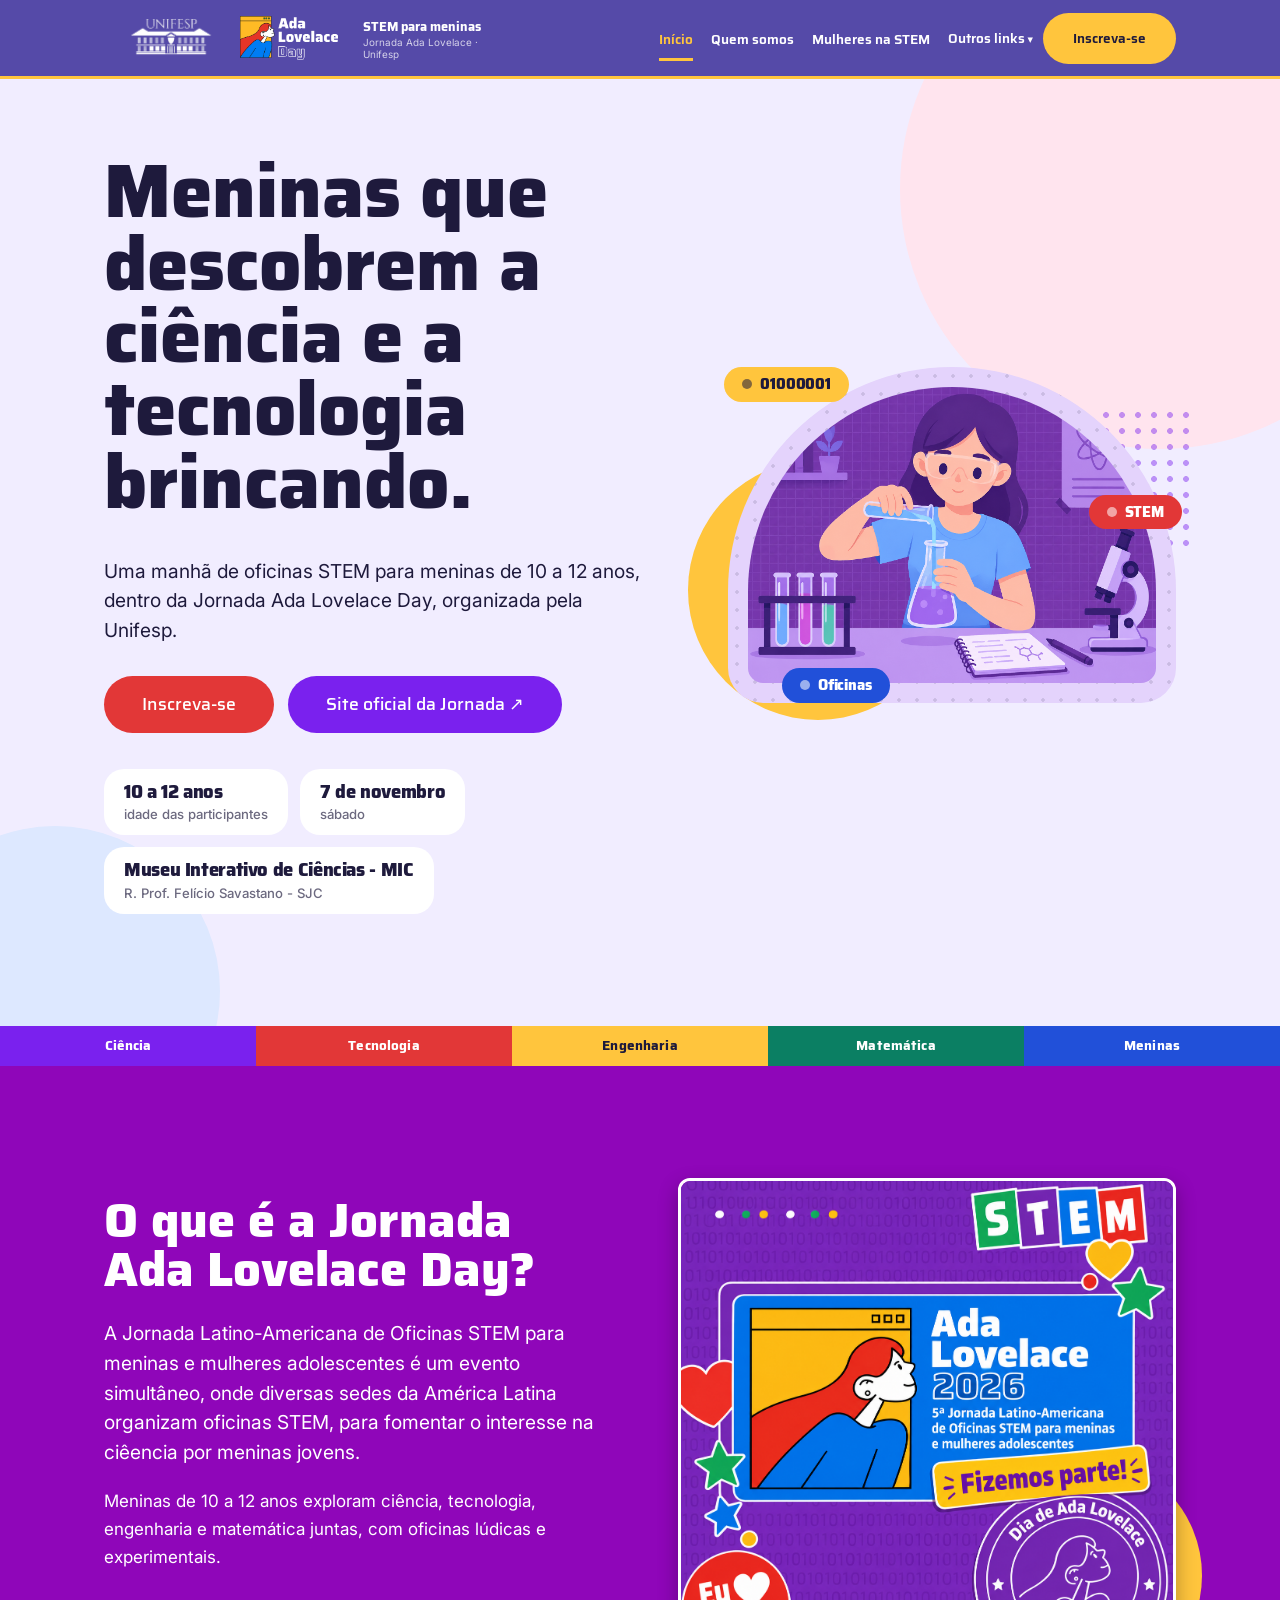
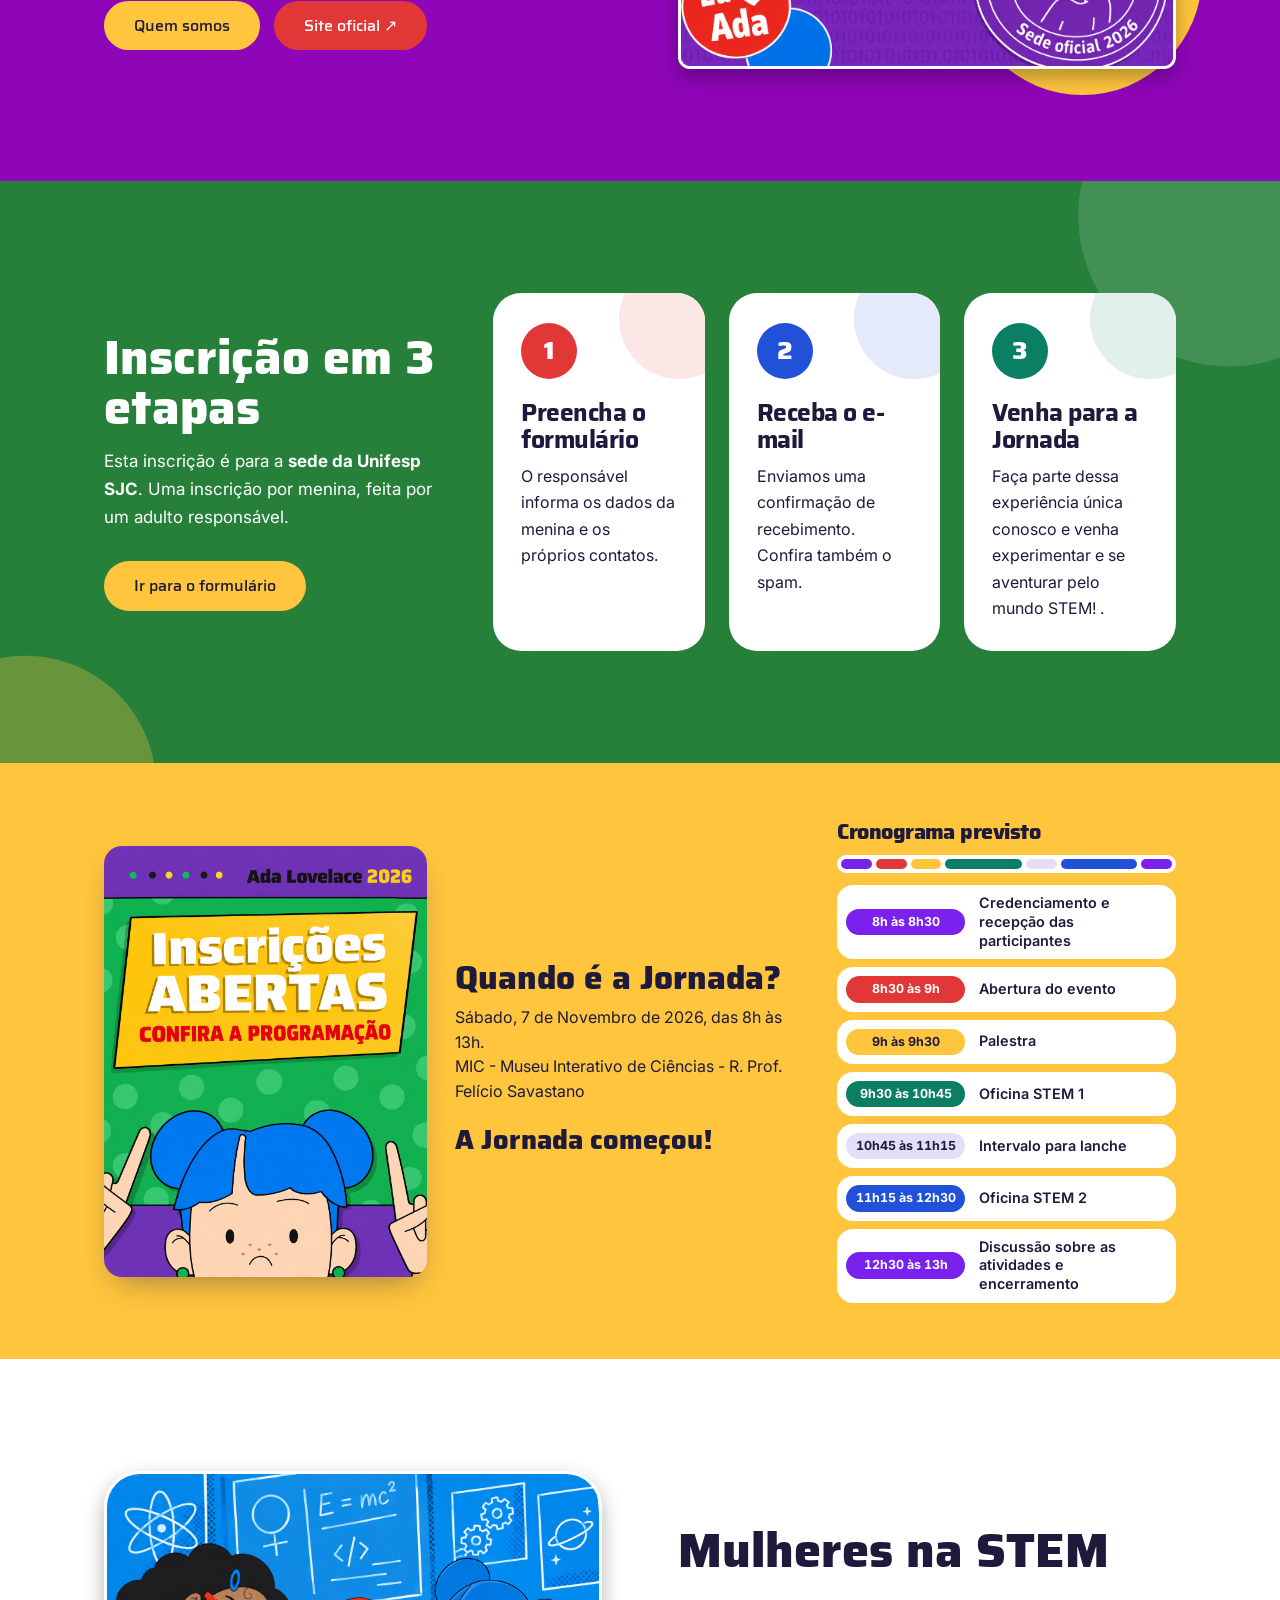
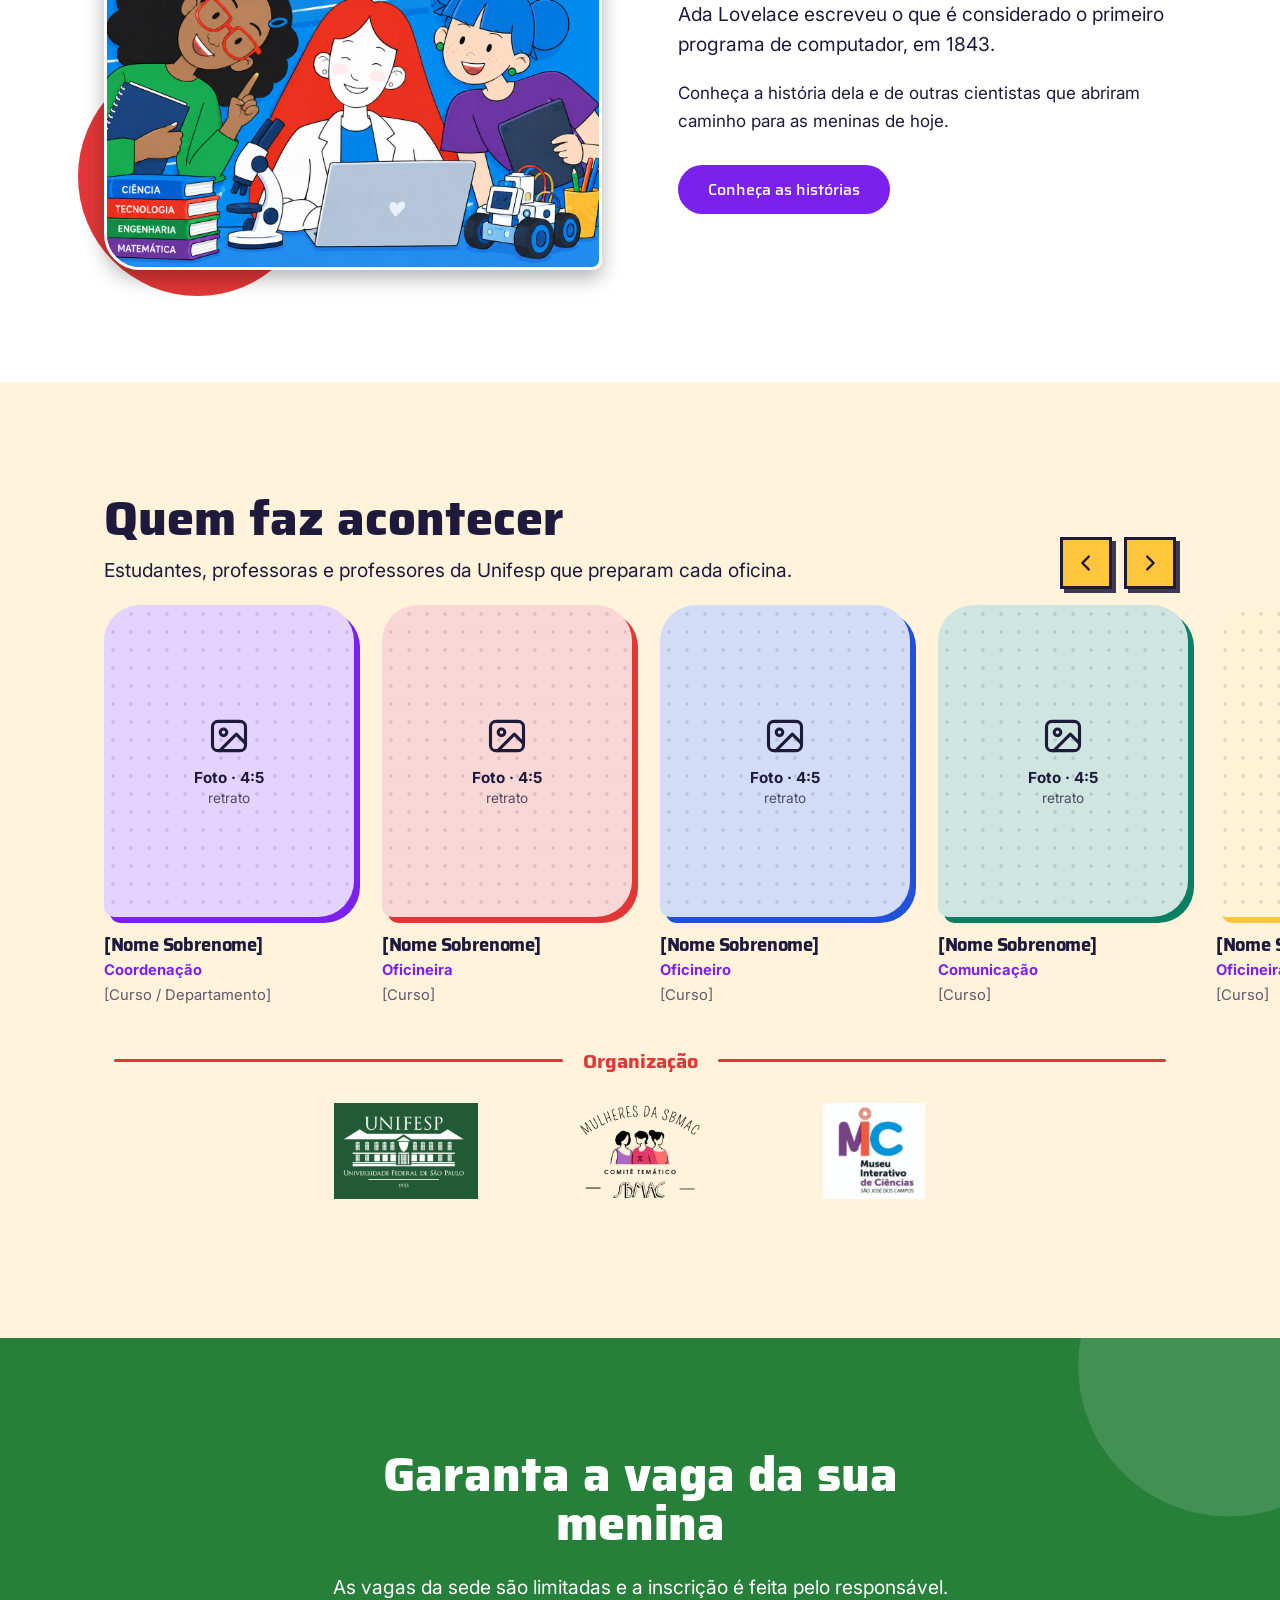
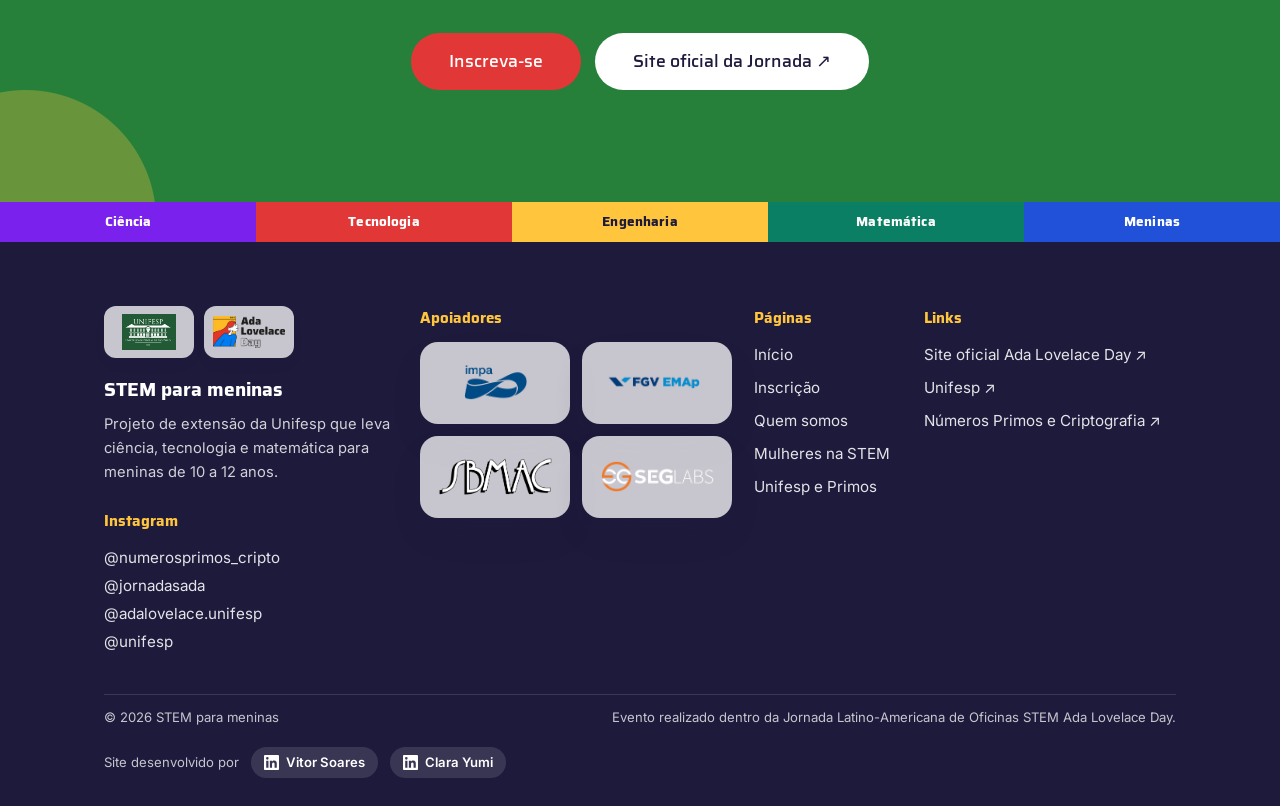
==== index.html @ 8c45c2e3 "icone, retirei a pagina de numeros primos e adicionei mais imagens" ====
<!DOCTYPE html>
<html lang="pt-BR">
<head>
  <meta charset="utf-8">
  <meta name="viewport" content="width=device-width, initial-scale=1">
  <title>Início | Jornada Ada Lovelace · Unifesp</title>
  <link rel="stylesheet" href="padrao.css">
  <link rel="stylesheet" href="components/componentes.css">
  <link rel="icon" type="image/png" href="images/icone.png">
</head>
<body>
  <a class="pular" href="#conteudo">Ir para o conteúdo</a>
  <site-header></site-header>

  <main id="conteudo">
    <!-- HERO -->
    <section class="hero">
      <div class="container hero__grid">
        <div>
          <h1>Meninas que descobrem a <span class="marca-texto">ciência e a tecnologia</span> brincando.</h1>
          <p class="lead">Uma manhã de oficinas STEM para meninas de 10 a 12 anos, dentro da Jornada Ada Lovelace Day, organizada pela Unifesp.</p>
          <div class="botoes">
            <a class="botao botao--vermelho botao--grande" href="pages/formulario.html">Inscreva-se</a>
            <a class="botao botao--roxo botao--grande" data-link="ada" href="#">Site oficial da Jornada ↗</a>
          </div>
          <ul class="hero__fatos">
            <li>10 a 12 anos<small>idade das participantes</small></li>
            <li>7 de novembro<small>sábado</small></li>
            <li>Museu Interativo de Ciências - MIC<small>R. Prof. Felício Savastano - SJC</small></li>
          </ul>
        </div>
        <div class="hero__midia">
          <span class="selo selo--amarelo" style="top:0;left:-4px">01000001</span>
          <span class="selo selo--vermelho" style="top:38%;right:-6px">STEM</span>
          <span class="selo selo--azul" style="bottom:0;left:12%">Oficinas</span>
          <img class="imagem-ph imagem-ph--roxo imagem-ph--inclinada" src="images/menina-experimento.png" alt="Meninas participando de uma oficina STEM">
        </div>
      </div>
    </section>
    <div class="faixa-cores" aria-hidden="true"><i></i><i></i><i></i><i></i><i></i></div>

    <!-- O QUE É A JORNADA -->
    <section class="secao secao--roxo">
        <div class="container bloco">
          <div class="bloco__texto">
            <h2>O que é a Jornada Ada Lovelace Day?</h2>
            <p class="lead">A Jornada Latino-Americana de Oficinas STEM para meninas e mulheres adolescentes é um evento simultâneo, onde diversas sedes da América Latina organizam oficinas STEM, para fomentar o interesse na ciêencia por meninas jovens.</p>
            <p>Meninas de 10 a 12 anos exploram ciência, tecnologia, engenharia e matemática juntas, com oficinas lúdicas e experimentais.</p>
            <div class="botoes">
              <a class="botao botao--amarelo" href="pages/quem-somos.html">Quem somos</a>
              <a class="botao botao--vermelho" data-link="ada" href="#">Site oficial ↗</a>
            </div>
          </div>
        <div class="bloco__midia"><img  class="imagem-experimento" src="images/poster-stem.png" alt="Menina realizando um experimento científico"></div>
      </div>
    </section>

    <!-- INSCRIÇÃO EM 3 ETAPAS -->
    <section class="secao secao--verde-unifesp secao--binario">
      <div class="container">
        <div class="cabecalho-secao">
          <div>
            <h2>Inscrição em 3 etapas</h2>
            <p>Esta inscrição é para a <strong>sede da Unifesp SJC</strong>. Uma inscrição por menina, feita por um adulto responsável.</p>
            <div class="botoes"><a class="botao botao--amarelo" href="pages/formulario.html">Ir para o formulário</a></div>
          </div>
          <div class="grade grade--3">
            <article class="cartao cartao--claro"><div class="cartao__num">1</div><h3>Preencha o formulário</h3><p>O responsável informa os dados da menina e os próprios contatos.</p></article>
            <article class="cartao cartao--claro"><div class="cartao__num">2</div><h3>Receba o e-mail</h3><p>Enviamos uma confirmação de recebimento. Confira também o spam.</p></article>
            <article class="cartao cartao--claro"><div class="cartao__num">3</div><h3>Venha para a Jornada</h3><p>Faça parte dessa experiência única conosco e venha experimentar e se aventurar pelo mundo STEM! .</p></article>
          </div>
        </div>
      </div>
    </section>

    <!-- QUANDO: contador ao lado do cronograma -->
   <section class="secao secao--amarelo secao--quando">
    <div class="container quando">

         <div class="quando__imagem">
        <img src="images/inscricoes-abertas.png" alt="Inscrições abertas">
      </div>
      
      <div class="quando__texto">
        <h2>Quando é a Jornada?</h2>

        <p class="lead">
          Sábado, 7 de Novembro de 2026, das 8h às 13h.<br>
          MIC - Museu Interativo de Ciências - R. Prof. Felício Savastano
        </p>

        <contador-evento></contador-evento>
      </div>

      <cronograma-evento></cronograma-evento>

    </div>
  </section>

    <!-- MULHERES NA STEM -->
    <section class="secao">
      <div class="container bloco bloco--invertido">
        <div class="bloco__texto">
          <h2>Mulheres na STEM</h2>
          <p class="lead">Ada Lovelace escreveu o que é considerado o primeiro programa de computador, em 1843.</p>
          <p>Conheça a história dela e de outras cientistas que abriram caminho para as meninas de hoje.</p>
          <div class="botoes"><a class="botao botao--roxo" href="pages/mulheres-na-stem.html">Conheça as histórias</a></div>
        </div>
        <div class="bloco__midia"><img class="imagem-foto" src="images/meninas-stem.png" alt="Meninas na STEM"></div>
      </div>
    </section>

    <!-- MEMBROS -->
    <carrossel-membros titulo="Quem faz acontecer" texto="Estudantes, professoras e professores da Unifesp que preparam cada oficina."></carrossel-membros>

    <section class="secao secao--verde-unifesp secao--binario">
      <div class="container" style="text-align:center">
        <h2 style="margin-inline:auto;max-width:20ch">Garanta a vaga da sua menina</h2>
        <p class="lead" style="margin-inline:auto">As vagas da sede são limitadas e a inscrição é feita pelo responsável.</p>
        <div class="botoes" style="justify-content:center">
          <a class="botao botao--vermelho botao--grande" href="pages/formulario.html">Inscreva-se</a>
          <a class="botao botao--branco botao--grande" data-link="ada" href="#">Site oficial da Jornada ↗</a>
        </div>
      </div>
    </section>
  </main>

  <site-footer></site-footer>

  <!-- config.js sempre primeiro -->
  <script src="components/config.js"></script>
  <script src="components/header.js"></script>
  <script src="components/footer.js"></script>
  <script src="components/carrossel-membros.js"></script>
  <script src="components/contador.js"></script>
  <script src="components/cronograma-evento.js"></script>
  <script src="components/formulario.js"></script>
</body>
</html>
---- padrao.css ----
/* =========================================================
   padrao.css — base visual compartilhada por todas as páginas
   Direção: vibrante e acolhedora. Formas arredondadas, círculos,
   fotos em arco, tipografia amigável e cores vivas.
   Nomes das classes de cor mantidos; os tons mudaram:
   roxo = violeta · vermelho = rosa · azul = cobalto
   verde = esmeralda · amarelo = sol · creme = areia
   ========================================================= */
@import url('https://fonts.googleapis.com/css2?family=Inter:wght@400;500;600;700&display=swap');
@font-face { font-family: 'Saira'; src: url('fonts/Saira-ExtraLight.ttf') format('truetype'); font-weight: 200; font-display: swap; }
@font-face { font-family: 'Saira'; src: url('fonts/Saira-Regular.ttf')    format('truetype'); font-weight: 400; font-display: swap; }
@font-face { font-family: 'Saira'; src: url('fonts/Saira-Medium.ttf')     format('truetype'); font-weight: 500; font-display: swap; }
@font-face { font-family: 'Saira'; src: url('fonts/Saira-SemiBold.ttf')   format('truetype'); font-weight: 600; font-display: swap; }
@font-face { font-family: 'Saira'; src: url('fonts/Saira-Bold.ttf')       format('truetype'); font-weight: 700; font-display: swap; }
@font-face { font-family: 'Saira'; src: url('fonts/Saira-ExtraBold.ttf')  format('truetype'); font-weight: 800; font-display: swap; }

:root {
  --verde-unifesp: #26803a;
  --verde-escuro: #3b5d41;
  --roxo: #7a21ee;
  --roxo-uva: #8f06b9;
  --roxo-escuro: #3F22C4;
  --vermelho: #e23737;
  --vermelho-claro: #e75959;
  --azul: #2150D9;
  --verde: #0B7F63;
  --amarelo: #FFC53D;
  --grafite: #1E1A3C;
  --grafite1: #554aa8;
  --tinta: #1E1A3C;
  --creme: #FFF3DC;
  --papel: #F1EDFF;
  --branco: #FFFFFF;
  --rosa-claro: #FFE4EE;
  --ceu-claro: #DDE8FF;
  --menta-claro: #D7F4EA;

  --fonte-titulo: 'Saira', system-ui, -apple-system, 'Segoe UI', sans-serif;
  --fonte-texto: 'Inter', system-ui, -apple-system, 'Segoe UI', sans-serif;

  --largura: 1120px;
  --gutter: 24px;
  --raio: 28px;
  --foco: var(--roxo);
  --sombra-suave: 0 18px 40px -18px rgba(30, 26, 60, .45);
  --sombra: 6px 6px 0 var(--tinta);                  /* menu "Outros links" */
  --sombra-pequena: 4px 4px 0 rgba(30, 26, 60, .85); /* setas do carrossel */
}

*, *::before, *::after { box-sizing: border-box; }
html { scroll-behavior: smooth; }
body {
  margin: 0; font-family: var(--fonte-texto); font-size: 1.0625rem; line-height: 1.65;
  color: var(--tinta); background: var(--papel); -webkit-font-smoothing: antialiased;
}
::selection { background: var(--amarelo); color: var(--tinta); }
img, svg { max-width: 100%; display: block; }
a { color: inherit; }
:focus-visible { outline: 3px solid var(--foco); outline-offset: 3px; }
site-header, site-footer { display: contents; }

.pular { position: absolute; left: 12px; top: -60px; z-index: 100; background: var(--amarelo); color: var(--tinta); padding: 10px 16px; font-weight: 700; border-radius: 999px; }
.pular:focus { top: 12px; }
.container { width: 100%; max-width: var(--largura); margin-inline: auto; padding-inline: var(--gutter); }

/* ---------- Tipografia ---------- */
h1, h2, h3, h4 { font-family: var(--fonte-titulo); font-weight: 800; line-height: 1.02; letter-spacing: normal; margin: 0 0 .5em; }
h1 { font-size: clamp(2.6rem, 5.8vw, 4.7rem); line-height: .98; letter-spacing: normal; }
h2 { font-size: clamp(2rem, 3.8vw, 3.1rem); }
h3 { font-size: clamp(1.25rem, 2vw, 1.55rem); font-weight: 700; letter-spacing: -.02em; line-height: 1.1; }
p { margin: 0 0 1em; max-width: 62ch; }
.lead { font-size: clamp(1.1rem, 1.5vw, 1.28rem); line-height: 1.55; }
.marca-texto { color: inherit; }

/* ---------- Seções ---------- */
.secao { padding: clamp(64px, 9vw, 112px) 0; background: var(--branco); overflow-x: clip; }
.secao--creme { background: var(--creme); }
.secao--verde-unifesp { background: var(--verde-unifesp); color: var(--branco); --foco: var(--amarelo); }
.secao--azul { background: var(--azul); color: var(--branco); --foco: var(--amarelo); }
.secao--roxo { background: var(--roxo-uva); color: var(--branco); --foco: var(--amarelo);}
.secao--verde { background: var(--verde); color: var(--branco); --foco: var(--amarelo); }
.secao--vermelho { background: var(--vermelho); color: var(--branco); --foco: var(--amarelo); }
.secao--amarelo { background: var(--amarelo); color: var(--tinta); --foco: var(--tinta); }
.secao--grafite { background: var(--grafite); color: var(--branco); --foco: var(--amarelo); }
.secao--binario { position: relative; }   /* círculos decorativos nas seções coloridas */
.secao--binario::before {
  content: ""; position: absolute; inset: 0; pointer-events: none;
  background:
    radial-gradient(circle at 96% 6%, rgba(255,255,255,.13) 0 150px, transparent 151px),
    radial-gradient(circle at 2% 104%, rgba(255,197,61,.30) 0 130px, transparent 131px);
}
.secao--binario > .container { position: relative; }

/* ---------- Faixa STEM (divisória): cinco cores, cinco palavras ---------- */
.faixa-cores { display: flex; }
.faixa-cores i { flex: 1; display: grid; place-items: center; padding: 13px 4px; font: 700 .85rem/1 var(--fonte-titulo); letter-spacing: .01em; color: var(--branco); }
.faixa-cores i::before { content: attr(data-t); }
.faixa-cores i:nth-child(1) { background: var(--roxo); }
.faixa-cores i:nth-child(2) { background: var(--vermelho); }
.faixa-cores i:nth-child(3) { background: var(--amarelo); color: var(--tinta); }
.faixa-cores i:nth-child(4) { background: var(--verde); }
.faixa-cores i:nth-child(5) { background: var(--azul); }
.faixa-cores i:nth-child(1)::before { content: "Ciência"; }
.faixa-cores i:nth-child(2)::before { content: "Tecnologia"; }
.faixa-cores i:nth-child(3)::before { content: "Engenharia"; }
.faixa-cores i:nth-child(4)::before { content: "Matemática"; }
.faixa-cores i:nth-child(5)::before { content: "Meninas"; }

/* ---------- Botões: pílula ---------- */
.botoes { display: flex; flex-wrap: wrap; gap: 14px; margin-top: 30px; }
.botao {
  --cor: var(--tinta);
  display: inline-flex; align-items: center; justify-content: center; gap: 8px;
  padding: 15px 30px; border: 0; border-radius: 999px; cursor: pointer;
  font: 500 1rem/1.2 var(--fonte-titulo); text-decoration: none; color: var(--branco); background: var(--cor);
  transition: transform .2s ease, box-shadow .2s ease;
}
.botao:hover { transform: translateY(-3px); box-shadow: 0 14px 24px -10px var(--cor); }
.botao:active { transform: translateY(0); box-shadow: none; }
.botao--vermelho { --cor: var(--vermelho); }
.botao--roxo { --cor: var(--roxo); }
.botao--azul { --cor: var(--azul); }
.botao--verde { --cor: var(--verde); }
.botao--amarelo { --cor: var(--amarelo); color: var(--tinta); }
.botao--branco { --cor: var(--branco); color: var(--tinta); }
.botao--grande { padding: 18px 38px; font-size: 1.1rem; }

/* ---------- Espaço reservado para imagem (esqueleto) ---------- */
.imagem-ph {
  --ratio: 4 / 3; --cor: var(--roxo);
  position: relative; z-index: 1; width: 100%; aspect-ratio: var(--ratio);
  display: grid; place-items: center; align-content: center; text-align: center; padding: 20px;
  border-radius: 36px 36px 36px 10px;
  background: radial-gradient(circle, rgba(30,26,60,.13) 1.5px, transparent 2px) 0 0 / 18px 18px, color-mix(in srgb, var(--cor) 20%, #fff);
  color: var(--tinta); font: 700 .95rem/1.35 var(--fonte-texto);
}
.imagem-ph::before {
  content: ""; display: block; width: 44px; height: 44px; margin: 0 auto 10px;
  background: no-repeat center / contain url("data:image/svg+xml,%3Csvg xmlns='http://www.w3.org/2000/svg' viewBox='0 0 24 24' fill='none' stroke='%231E1A3C' stroke-width='1.7' stroke-linecap='round' stroke-linejoin='round'%3E%3Crect x='3' y='4' width='18' height='16' rx='3'/%3E%3Ccircle cx='9' cy='10' r='1.8'/%3E%3Cpath d='m21 16-5-5-9 9'/%3E%3C/svg%3E");
}
.imagem-ph small { display: block; font: 400 .85rem/1.4 var(--fonte-texto); opacity: .75; }
.imagem-ph--roxo { --cor: var(--roxo); }
.imagem-ph--vermelho { --cor: var(--vermelho); }
.imagem-ph--azul { --cor: var(--azul); }
.imagem-ph--verde { --cor: var(--verde); }
.imagem-ph--amarelo { --cor: var(--amarelo); }
.imagem-ph--inclinada { transform: none; }
.logo-ph {
  display: inline-grid; place-items: center; text-align: center; min-width: 48px; height: 48px; padding: 0 8px;
  border: 2px dashed currentColor; border-radius: 14px; font: 700 .58rem/1.15 var(--fonte-texto); opacity: .8;
}

/* logos clicáveis (imagem real ou espaço tracejado) */
a.logo-ph { text-decoration: none; color: inherit; }
.logo-link { display: inline-flex; align-items: center; justify-content: center; flex-shrink: 0; border-radius: 12px; }
.logo-link img { height: 44px; width: auto; max-width: 140px; object-fit: contain; }
.logo-link, a.logo-ph { transition: transform .2s ease; }
.logo-link:hover, a.logo-ph:hover { transform: translateY(-2px); }

/* um círculo colorido espia atrás de cada foto */
.bloco, .hero__grid { --tile: var(--amarelo); }
.bloco--invertido { --tile: var(--vermelho); }
.hero__grid { --tile: var(--amarelo); }
.secao--amarelo .bloco { --tile: var(--roxo); }
.bloco__midia, .hero__midia { position: relative; }
.bloco__midia::before {
  content: ""; position: absolute; right: -26px; bottom: -26px; width: 48%; aspect-ratio: 1; border-radius: 50%; background: var(--tile);
}
.bloco--invertido .bloco__midia::before { right: auto; left: -26px; }
.bloco--invertido .imagem-ph { border-radius: 36px 36px 10px 36px; }

/* ---------- Hero ---------- */
.hero { position: relative; overflow: hidden; background: var(--papel); padding: clamp(40px, 6vw, 88px) 0 clamp(72px, 9vw, 112px); }
.hero::before { content: ""; position: absolute; right: -140px; top: -150px; width: 520px; height: 520px; border-radius: 50%; background: var(--rosa-claro); }
.hero::after { content: ""; position: absolute; left: -110px; bottom: -130px; width: 330px; height: 330px; border-radius: 50%; background: var(--ceu-claro); }
.hero > .container { position: relative; z-index: 1; }
.hero__grid { display: grid; grid-template-columns: 1.1fr .9fr; gap: clamp(32px, 6vw, 80px); align-items: center; }
.hero__fatos { display: flex; flex-wrap: wrap; gap: 12px; margin: 36px 0 0; padding: 0; list-style: none; }
.hero__fatos li { display: flex; flex-direction: column; padding: 12px 20px; border-radius: 20px; background: var(--branco); font: 800 1.15rem/1.15 var(--fonte-titulo); letter-spacing: -.02em; }
.hero__fatos small { font: 500 .82rem/1.4 var(--fonte-texto); letter-spacing: 0; opacity: .65; margin-top: 3px; }
.hero-quemS { background-color: var(--verde-unifesp); }

/* foto principal em arco, com círculo e pontos ao fundo */
.hero__midia { padding: 0 0 0 0; max-width: 460px; justify-self: center; width: 100%; }
.hero__midia::before { content: ""; position: absolute; left: -9%; bottom: -5%; width: 58%; aspect-ratio: 1; border-radius: 50%; background: var(--tile); }
.hero__midia::after { content: ""; position: absolute; right: -22px; top: 12%; width: 100px; height: 140px; background: radial-gradient(circle, var(--roxo) 2.6px, transparent 3.2px) 0 0 / 16px 16px; opacity: .45; }
.hero__midia .imagem-ph { border-radius: 230px 230px 36px 36px; }

/* etiquetas "adesivo" */
.selo {
  position: absolute; z-index: 2; display: inline-flex; align-items: center; gap: 8px; padding: 10px 18px;
  font: 800 .92rem/1 var(--fonte-titulo); letter-spacing: -.01em; color: var(--tinta); background: var(--branco);
  border-radius: 999px; box-shadow: var(--sombra-suave);
}
.selo::before { content: ""; width: 10px; height: 10px; border-radius: 50%; background: currentColor; opacity: .55; }
.selo--amarelo { background: var(--amarelo); }
.selo--vermelho { background: var(--vermelho); color: var(--branco); }
.selo--azul { background: var(--azul); color: var(--branco); }

.hero-pagina { padding: clamp(36px, 5vw, 64px) 0 clamp(56px, 7vw, 88px); }
.hero-pagina::before { width: 320px; height: 320px; right: -80px; top: -110px; }
.hero-pagina::after { width: 180px; height: 180px; left: -60px; bottom: -80px; }
.hero-pagina h1 { font-size: clamp(2.3rem, 4.8vw, 3.8rem); max-width: 18ch; }
.hero-pagina .lead { max-width: 58ch; margin: 0; }

/* ---------- Bloco texto + imagem ---------- */
.bloco { display: grid; grid-template-columns: 1fr 1fr; gap: clamp(32px, 6vw, 88px); align-items: center; }
.bloco--invertido .bloco__midia { order: -1; }

/* ---------- Cartões ---------- */
.grade { display: grid; gap: 24px; }
.grade--3 { grid-template-columns: repeat(3, 1fr); }
.grade--4 { grid-template-columns: repeat(4, 1fr); }
.cartao {
  --cor: var(--vermelho); --cor-num: var(--roxo);
  position: relative; overflow: hidden; display: flex; flex-direction: column;
  padding: 30px 28px; border-radius: var(--raio); background: var(--cor); color: var(--branco);
}
.cartao::after { content: ""; position: absolute; right: -34px; top: -34px; width: 120px; height: 120px; border-radius: 50%; background: rgba(255,255,255,.14); pointer-events: none; }
.cartao h3 { margin-bottom: .4em; }
.cartao p { margin-bottom: 0; font-size: 1rem; }
.cartao--vermelho { --cor: var(--vermelho); }
.cartao--azul { --cor: var(--azul); }
.cartao--verde { --cor: var(--verde); }
.cartao--roxo { --cor: var(--roxo); }
.cartao--amarelo { --cor: var(--amarelo); color: var(--tinta); }
.cartao--claro { --cor: var(--branco); color: var(--tinta); }
.cartao--claro::after { background: color-mix(in srgb, var(--cor-num) 12%, #fff); }
.cartao--claro:nth-child(1) { --cor-num: var(--vermelho); }
.cartao--claro:nth-child(2) { --cor-num: var(--azul); }
.cartao--claro:nth-child(3) { --cor-num: var(--verde); }
.cartao__num {
  position: relative; z-index: 1; display: grid; place-items: center; width: 56px; height: 56px; margin-bottom: 20px; border-radius: 50%;
  background: var(--cor-num); color: var(--branco); font: 800 1.6rem/1 var(--fonte-titulo);
}
.cartao a { color: inherit; font-weight: 700; }

.cabecalho-secao { display: grid; grid-template-columns: 1fr 2fr; gap: 48px; align-items: center; }
.cabecalho-secao h2 { margin-bottom: .3em; }

/* ---------- Seção "Quando": contador à esquerda, cronograma ao lado ---------- */
.quando { display: grid; grid-template-columns: 1fr 1fr; gap: clamp(32px, 5vw, 72px); align-items: center; }
.quando__texto contador-evento { display: block; margin-top: 28px; }

.rodape__logos { display: flex; flex-wrap: wrap; align-items: center; gap: 8px; margin-bottom: 18px; } 

.rodape__logos .rodape__logo {
   display: flex; align-items: center; justify-content: center; width: 90px; height: 52px; 
   padding: 7px 10px; border-radius: 12px; background: color-mix(in srgb, var(--branco) 75%, transparent);
   box-shadow: 0 8px 18px -12px rgba(30, 26, 60, .45); text-decoration: none; 
   transition: transform .2s ease, box-shadow .2s ease; 
  } 

  .rodape__logos .rodape__logo:hover { transform: translateY(-2px); box-shadow: 0 12px 22px -12px rgba(30, 26, 60, .55); } 
  .rodape__logos .rodape__logo img { display: block; width: auto; height: auto; max-width: 72px; max-height: 36px; object-fit: contain; }
/* ---------- Logos dos apoiadores no rodapé ---------- */
.rodape__apoiadores {
  display: flex;
  flex-wrap: wrap;
  gap: 14px;
  margin: 0;
  padding: 0;
  list-style: none;
}

.rodape__apoiadores li {
  display: flex;
}

.rodape__apoiadores .rodape__apoio {
  display: flex;
  align-items: center;
  justify-content: center;
  width: 150px;
  height: 82px;
  padding: 14px 18px;
  border-radius: 18px;
  background: color-mix(in srgb, var(--branco) 75%, transparent);
  box-shadow: var(--sombra-suave);
  text-decoration: none;
  transition: transform .2s ease, box-shadow .2s ease;
}

.rodape__apoiadores .rodape__apoio:hover {
  transform: translateY(-3px);
  box-shadow: 0 20px 35px -18px rgba(30, 26, 60, .55);
}

.rodape__apoiadores .rodape__apoio img {
  display: block;
  width: auto;
  height: auto;
  max-width: 115px;
  max-height: 52px;
  object-fit: contain;
}

.rodape__apoiadores .rodape__apoio.logo-ph {
  color: var(--tinta);
  border: 2px dashed rgba(30, 26, 60, .25);
  background: var(--branco);
  box-shadow: none;
}

.imagem-experimento {
  position: relative;
  z-index: 20;

  width: 100%;
  height: auto;

  display: block;

  border-radius: 12px;
  border: 3px solid var(--branco);

  box-shadow: 0 8px 20px rgba(0, 0, 0, 0.30);
}

.quando {
  display: grid;
  grid-template-columns: 1.1fr 0.75fr 1fr;
  gap: 30px;
  align-items: stretch;
  width: 100%;
  min-height: 300px;
}

.quando__imagem {
  width: 100%;
  height: 100%;
  display: flex;
  align-items: flex-end;
  justify-content: center;
  padding-bottom: 0;
}

.quando__imagem img {
  width: 100%;
  height: auto;
  max-width: 100%;
  display: block;
  object-fit: contain;
}

.quando__texto {
  width: 100%;
  text-align: left;
  display: flex;
  flex-direction: column;
  justify-content: center;
}

.quando__texto h2 {
  margin-top: 0;
  margin-bottom: 15px;
}

.quando__texto .lead {
  margin-bottom: 15px;
}

.quando > cronograma-evento {
  width: 100%;
  display: flex;
  align-items: center;
}

/* =========================================================
   Seção "Quando" mais fina
   (colar no FINAL do padrao.css; precisa da classe secao--quando no <section>)
   ========================================================= */
.secao--quando { padding: 56px 0; }                          
.secao--quando .quando {
  grid-template-columns: 1fr 1.1fr 1.05fr;                  
  gap: 28px; min-height: 0; align-items: center;
}
.secao--quando .quando__texto,
.secao--quando .quando > cronograma-evento { align-self: center; }
.secao--quando .quando__texto h2 { font-size: clamp(1.7rem, 2.6vw, 2.2rem); margin-bottom: 10px; }
.secao--quando .quando__texto .lead { font-size: 1rem; margin-bottom: 14px; }
.secao--quando .quando__texto contador-evento { margin-top: 0; }


.secao--quando .contador { gap: 8px; }
.secao--quando .contador__cel { min-width: 66px; padding: 11px 6px 8px; border-radius: 16px; }
.secao--quando .contador__cel span { font-size: 1.8rem; }
.secao--quando .contador__cel small { font-size: .66rem; margin-top: 4px; }
.secao--quando .cronograma { padding: 0; width: 100%; background: none; }   /* sem a caixa branca grande */
.secao--quando .cronograma__cab { font-size: 1.35rem; margin-bottom: 10px; }
.secao--quando .cronograma__barra { height: 18px; padding: 4px; margin-bottom: 12px; background: var(--branco); border-radius: 999px; }
.secao--quando .cronograma__lista { display: grid; gap: 8px; }               /* espaço entre os blocos */
.secao--quando .cronograma__item { padding: 9px 16px 9px 9px; gap: 14px; grid-template-columns: 7.4rem 1fr; background: var(--branco); border-radius: 16px; }
.secao--quando .cronograma__hora { width: 7.4rem; padding: 5px 8px; font-size: .78rem; }
.secao--quando .cronograma__titulo { font-size: .9rem; line-height: 1.3; }
.secao--quando .cronograma__item--agora { box-shadow: 0 0 0 3px var(--vermelho); }

.secao--quando .quando__imagem { align-self: center; align-items: center; line-height: 0; height: auto; }
.secao--quando .quando__imagem img { width: auto; height: auto; max-width: 100%; max-height: 460px; display: block; margin: 0; border-radius: 18px; box-shadow: 0 14px 30px -12px rgba(30, 26, 60, .45); }

 
.imagem-foto { position: relative; 
  z-index: 1; 
  display: block; 
  width: 100%; 
  height: auto; 
  border-radius: 36px 36px 36px 10px; 
  position: relative;
  border: 3px solid var(--branco);
  box-shadow: 0 8px 20px rgba(0, 0, 0, 0.30);
}
.bloco--invertido .imagem-foto { border-radius: 36px 36px 10px 36px; }

.foto-cientista {
  display: block; width: 100%; aspect-ratio: 4 / 5;
  object-fit: cover; object-position: center top;
  border-radius: 36px 36px 36px 10px;
}

@media (max-width: 1000px) {
  .secao--quando .quando { grid-template-columns: 1fr 1fr; gap: 32px; }   /* cartaz e texto lado a lado */
  .secao--quando .quando > cronograma-evento { grid-column: 1 / -1; }       /* cronograma embaixo, largura toda */
  .secao--quando .quando__imagem { justify-content: center; }
  .secao--quando .quando__imagem img { max-height: 420px; }
}
@media (max-width: 700px) {
  .secao--quando { padding: 40px 0; }
  .secao--quando .quando { grid-template-columns: 1fr; gap: 28px; }
  .secao--quando .quando__texto { text-align: center; }
  .secao--quando .contador { justify-content: center; }
}

@media (max-width: 700px) { .secao--quando { padding-top: 32px; } .secao--quando .quando__texto { text-align: center; } .secao--quando .contador { justify-content: center; } }

/* ---------- Responsivo ---------- */
@media (max-width: 960px) {
  .hero__grid, .bloco, .cabecalho-secao, .quando { grid-template-columns: 1fr; }
  .bloco--invertido .bloco__midia { order: 0; }
  .grade--3 { grid-template-columns: 1fr; }
  .grade--4 { grid-template-columns: repeat(2, 1fr); }
  .bloco__midia { max-width: 560px; }
}
@media (max-width: 560px) {
  :root { --gutter: 18px; --raio: 24px; }
  .grade--4 { grid-template-columns: 1fr; }
  .botao { width: 100%; }
  .faixa-cores i { font-size: .62rem; padding: 11px 2px; }
  .hero::before { width: 340px; height: 340px; }
}
@media (prefers-reduced-motion: reduce) {
  html { scroll-behavior: auto; }
  * { transition: none !important; }
}

@media (max-width: 560px) {
  .rodape__apoiadores {
    gap: 10px;
  }

  .rodape__apoiadores .rodape__apoio {
    width: 135px;
    height: 76px;
    padding: 12px;
  }

  .rodape__apoiadores .rodape__apoio img {
    max-width: 105px;
    max-height: 48px;
  }
}

@media (max-width: 560px) { 
  .rodape__logos { gap: 7px; } 
  .rodape__logos .rodape__logo { width: 78px; height: 46px; padding: 6px 8px; } 
  .rodape__logos .rodape__logo img { max-width: 62px; max-height: 32px; } 
}

@media (max-width: 1000px) {
  .quando {
    grid-template-columns: 1fr 0.8fr;
    gap: 30px;
  }

  .quando__texto {
    text-align: left;
  }

  .quando > cronograma-evento {
    grid-column: 1 / -1;
  }
}

@media (max-width: 700px) {
  .quando {
    grid-template-columns: 1fr;
    gap: 25px;
  }

  .quando__imagem {
    width: 100%;
  }

  .quando__texto {
    text-align: center;
  }

  .quando > cronograma-evento {
    grid-column: auto;
  }
}
---- components/componentes.css ----
/* Importa a estilização de todos os componentes (as páginas só linkam este arquivo) */
@import url('header.css');
@import url('footer.css');
@import url('carrossel-membros.css');
@import url('contador.css');
@import url('formulario.css');
@import url('cronograma-evento.css');
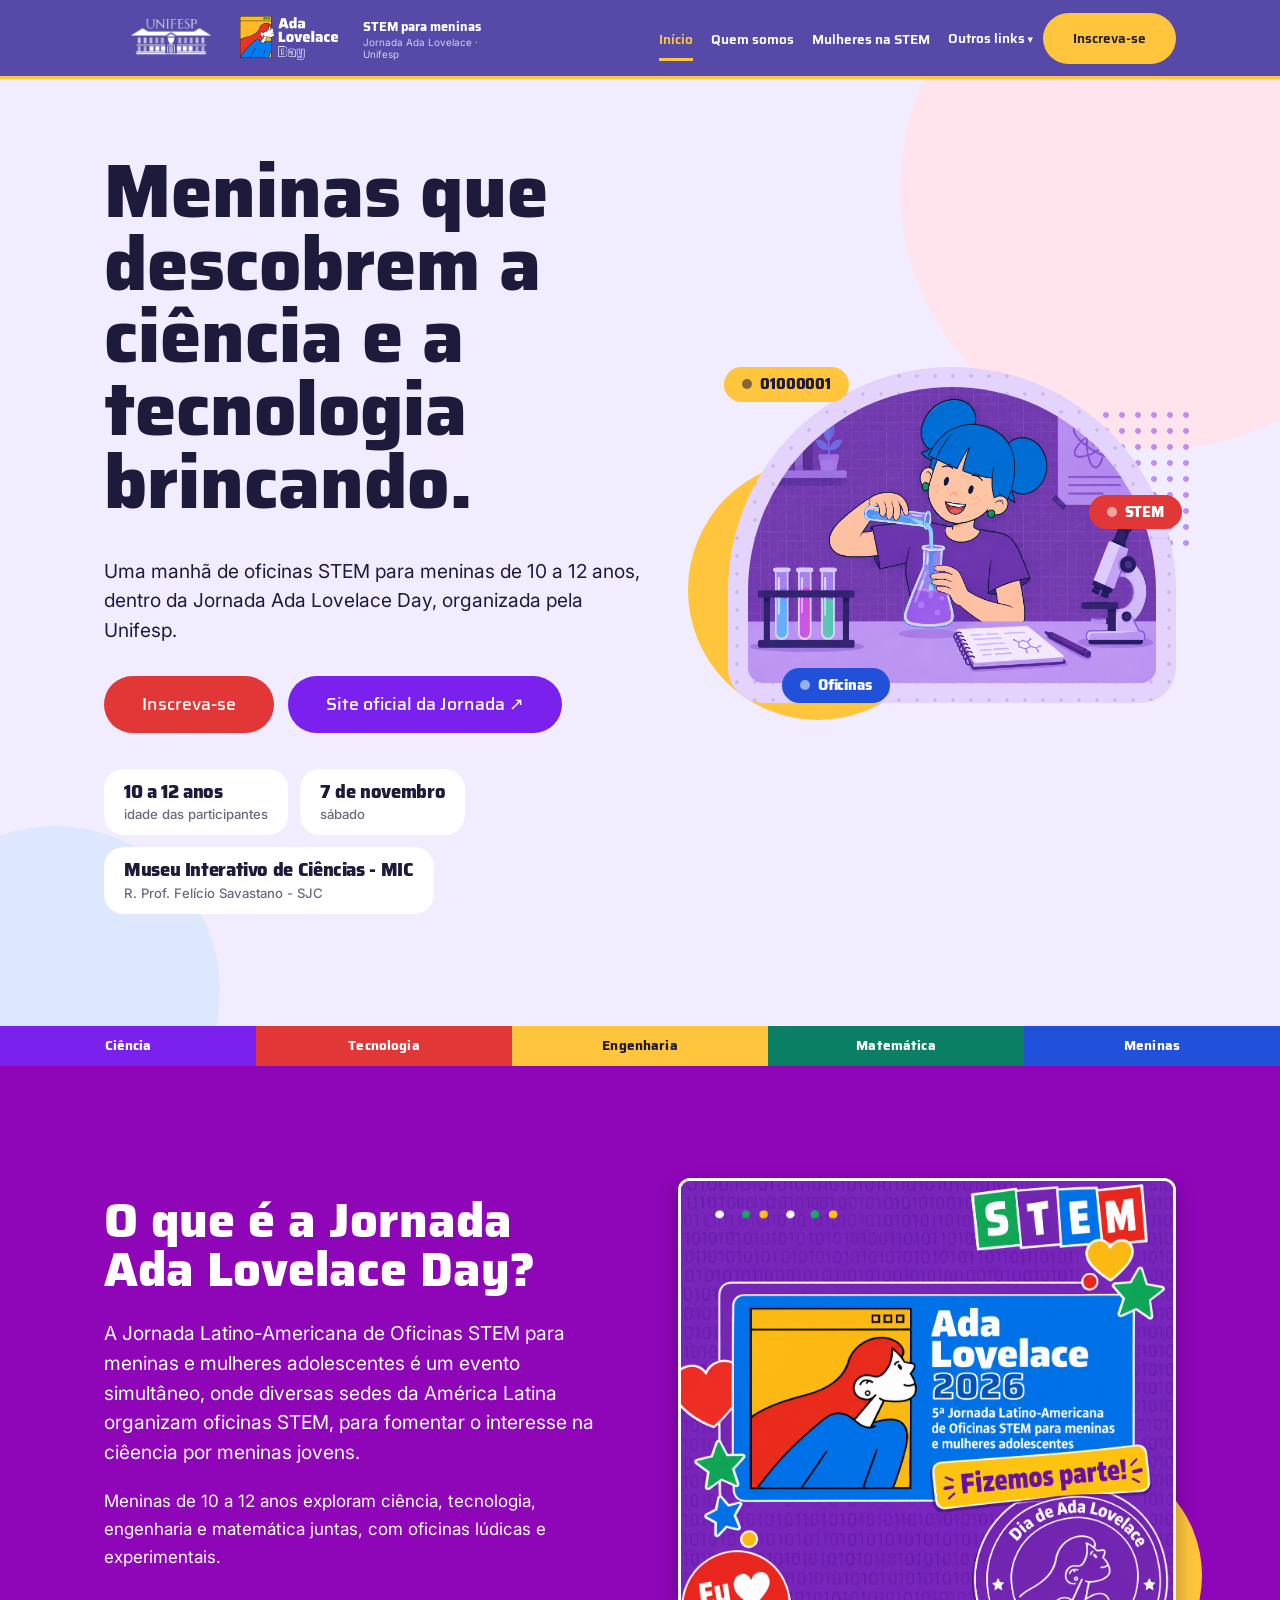
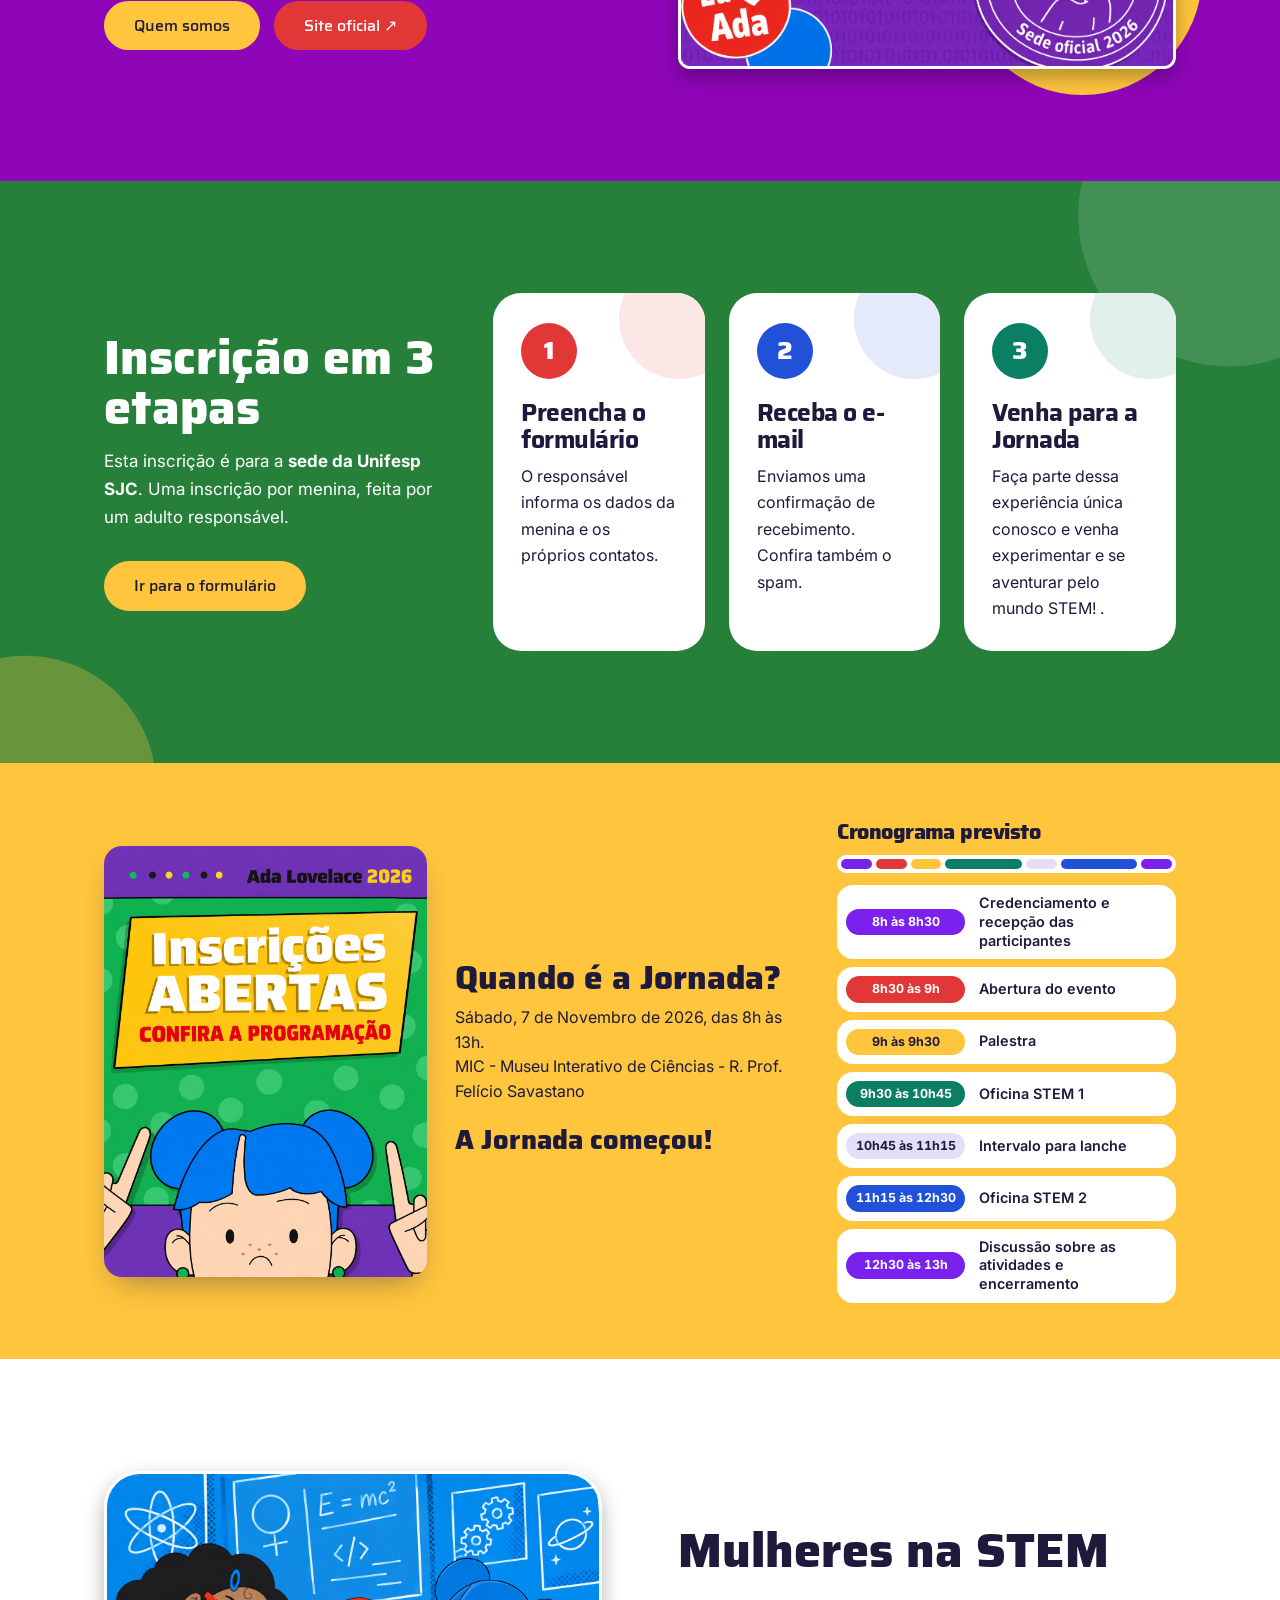
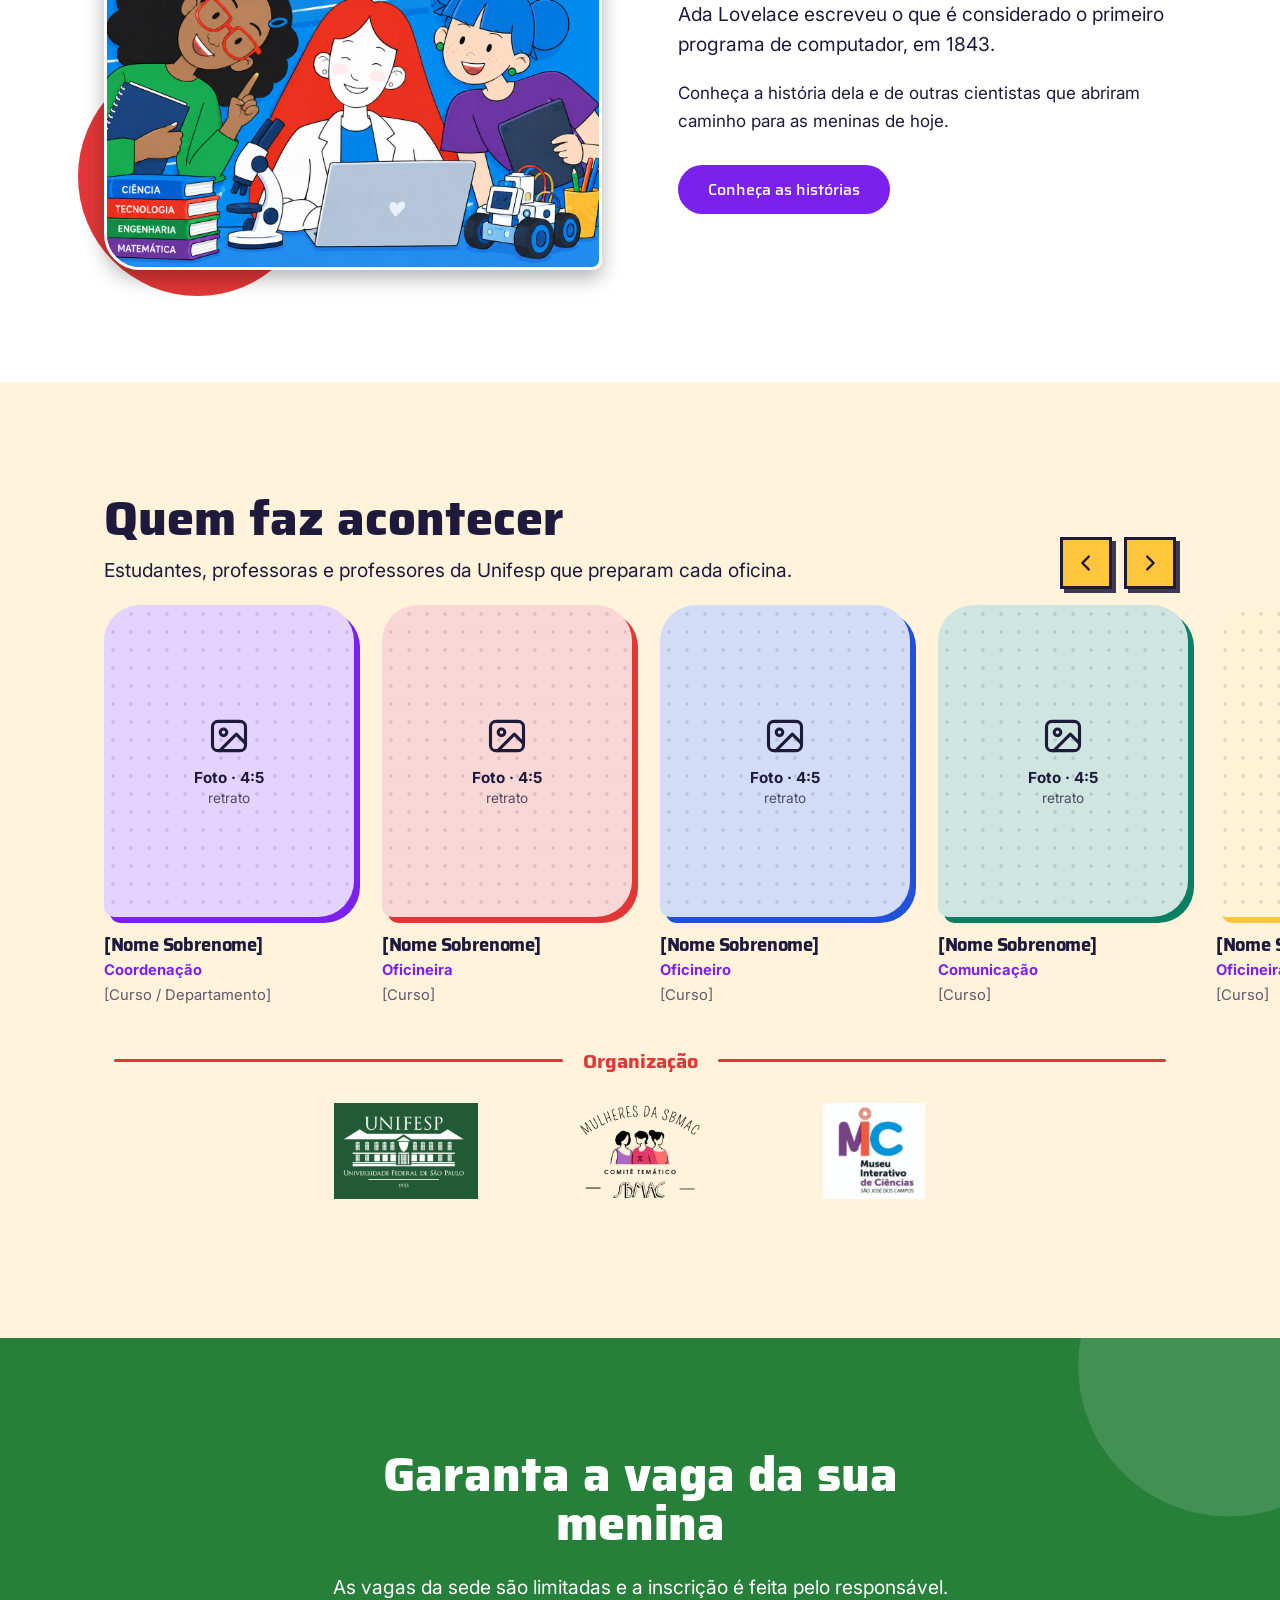
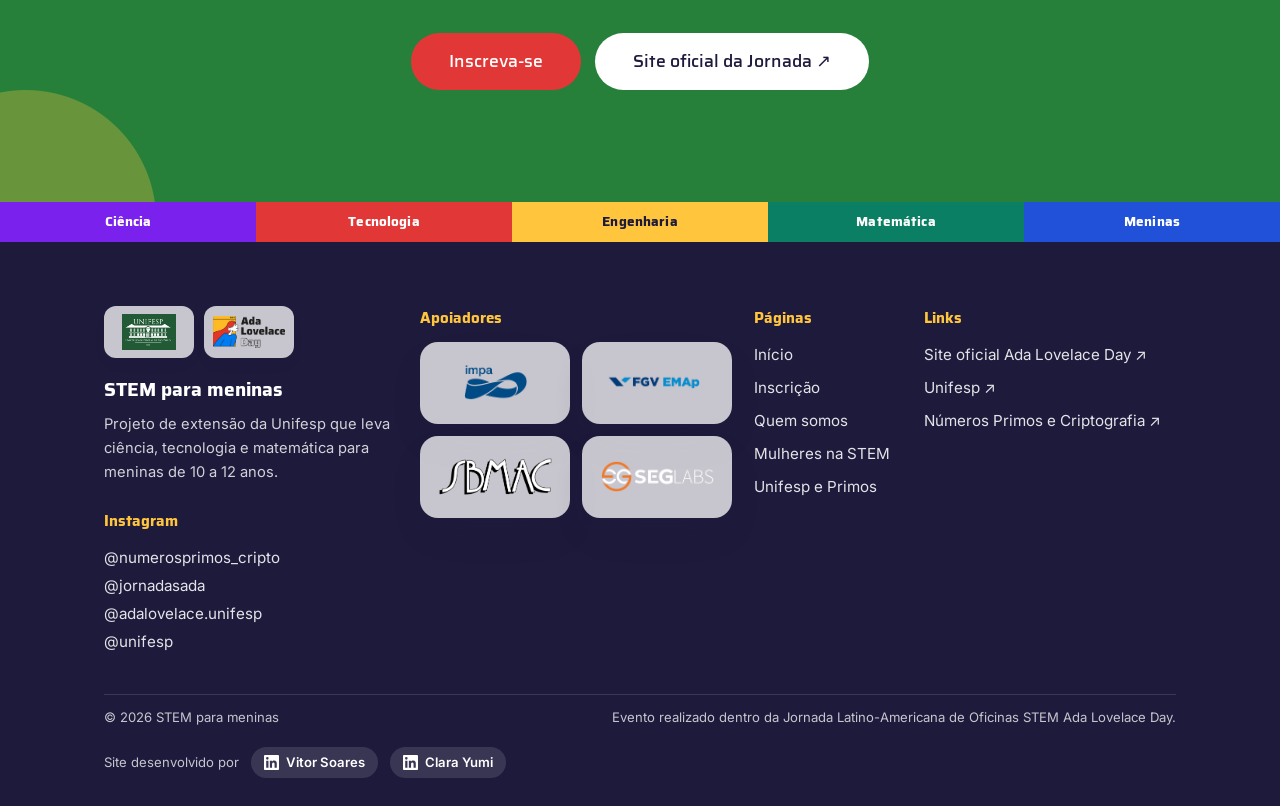
==== commit 0729cfea: "icone site" ====
--- a/index.html
+++ b/index.html
@@ -6,7 +6,7 @@
   <title>Início | Jornada Ada Lovelace · Unifesp</title>
   <link rel="stylesheet" href="padrao.css">
   <link rel="stylesheet" href="components/componentes.css">
-  <link rel="icon" type="image/png" href="images/icone.png">
+  <link rel="icon" href="images/icone.ico" type="image/x-icon">
 </head>
 <body>
   <a class="pular" href="#conteudo">Ir para o conteúdo</a>
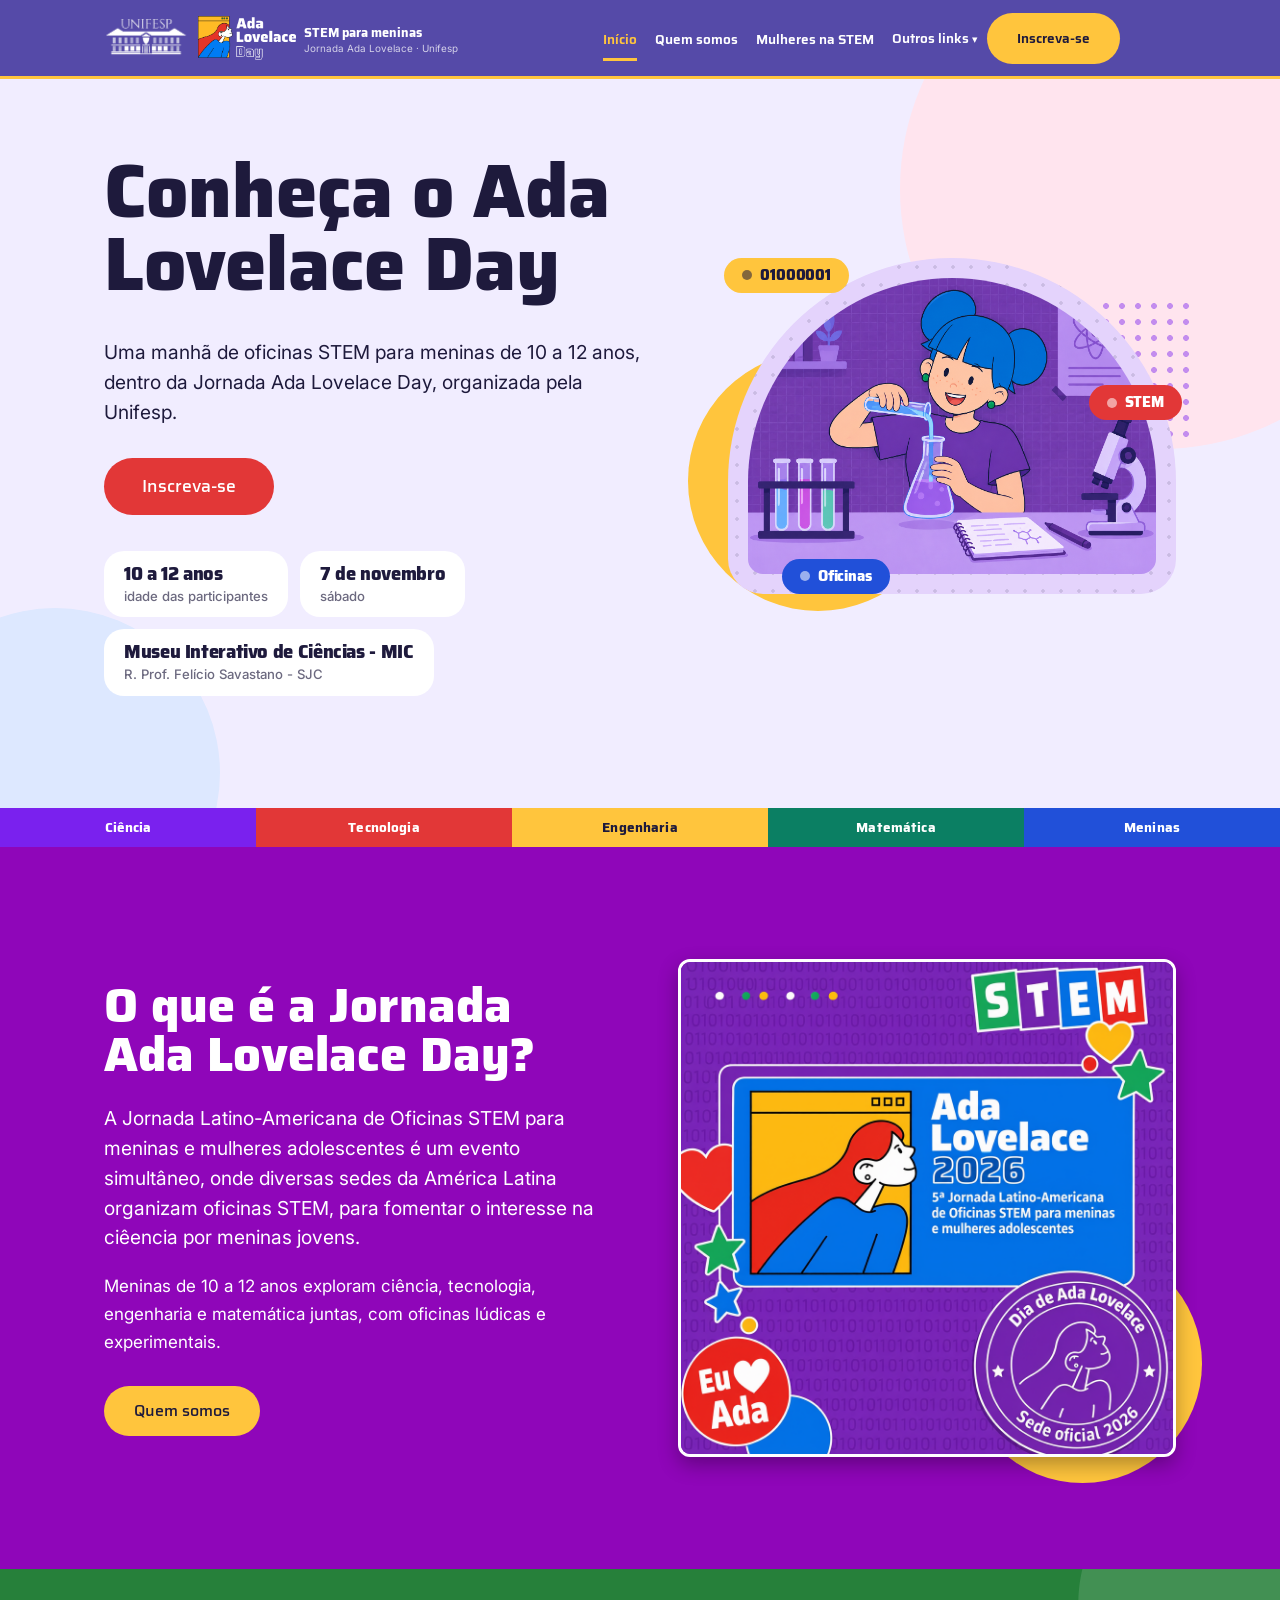
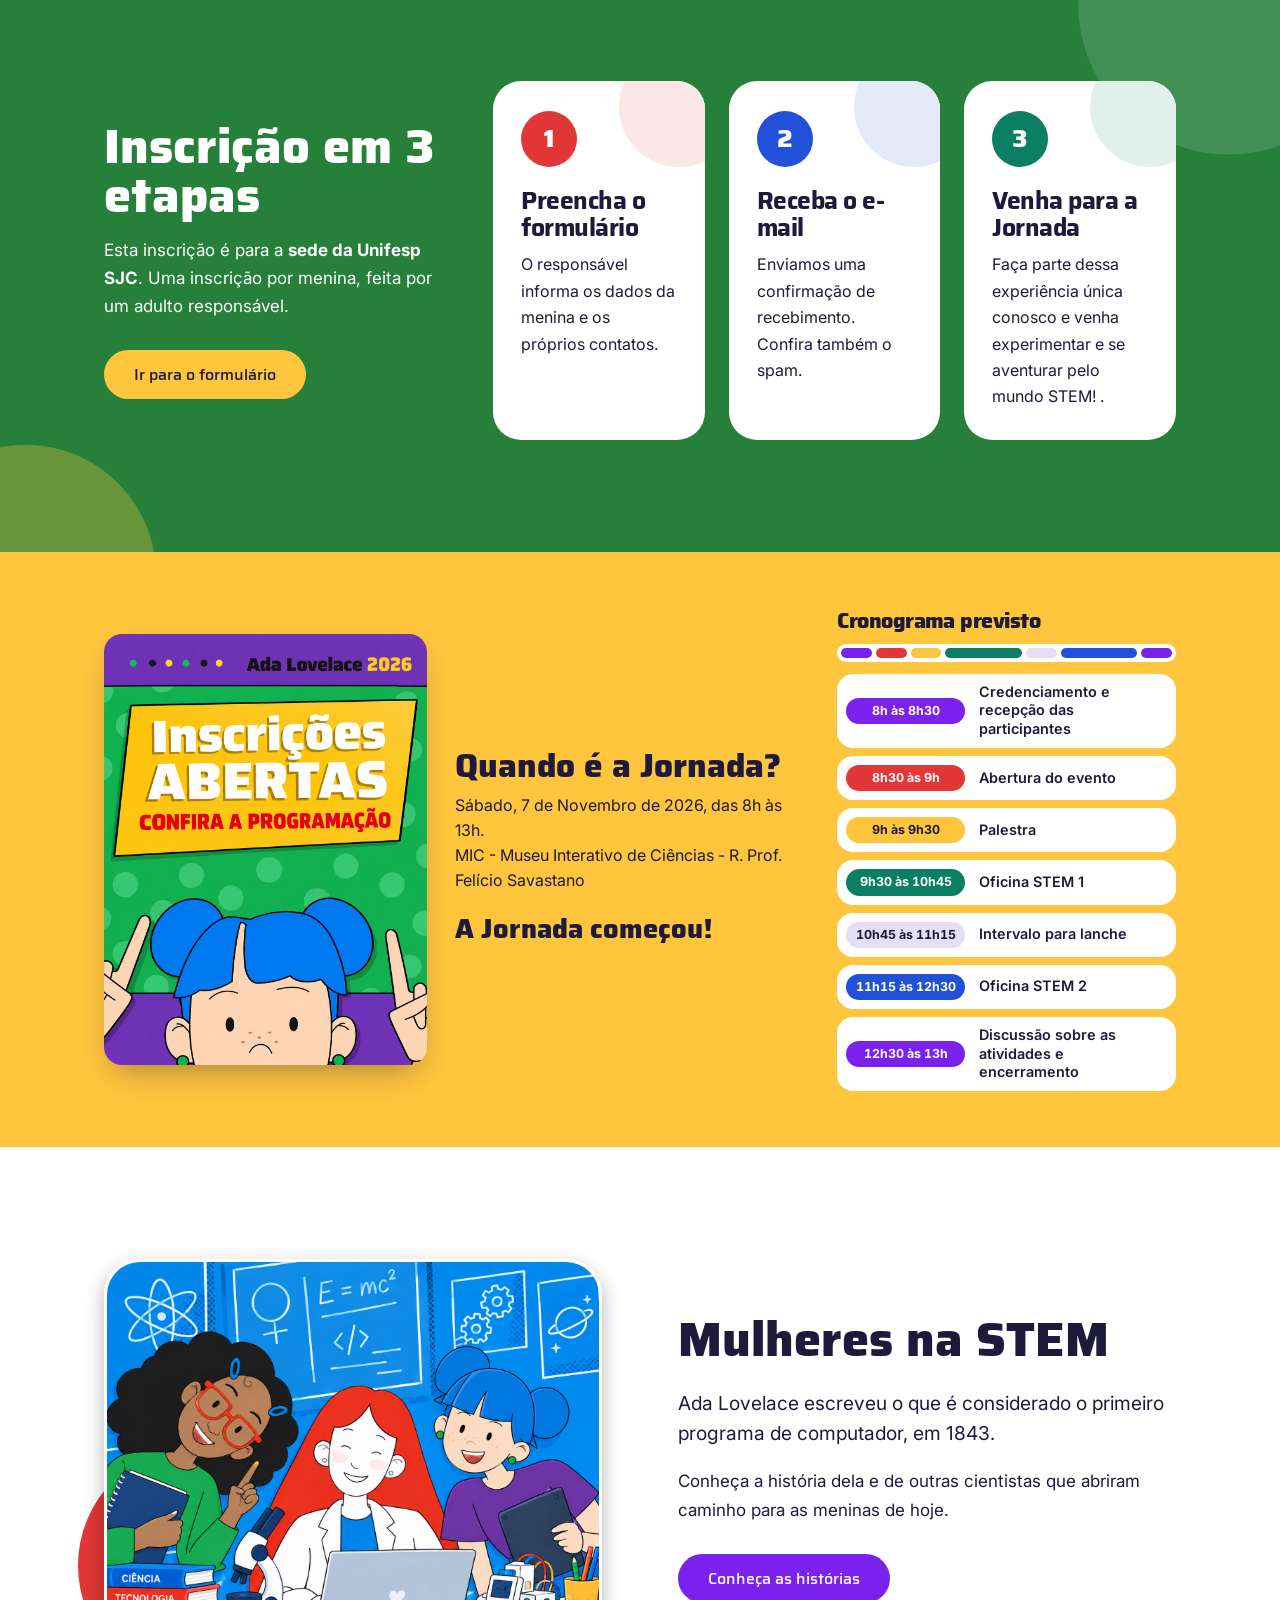
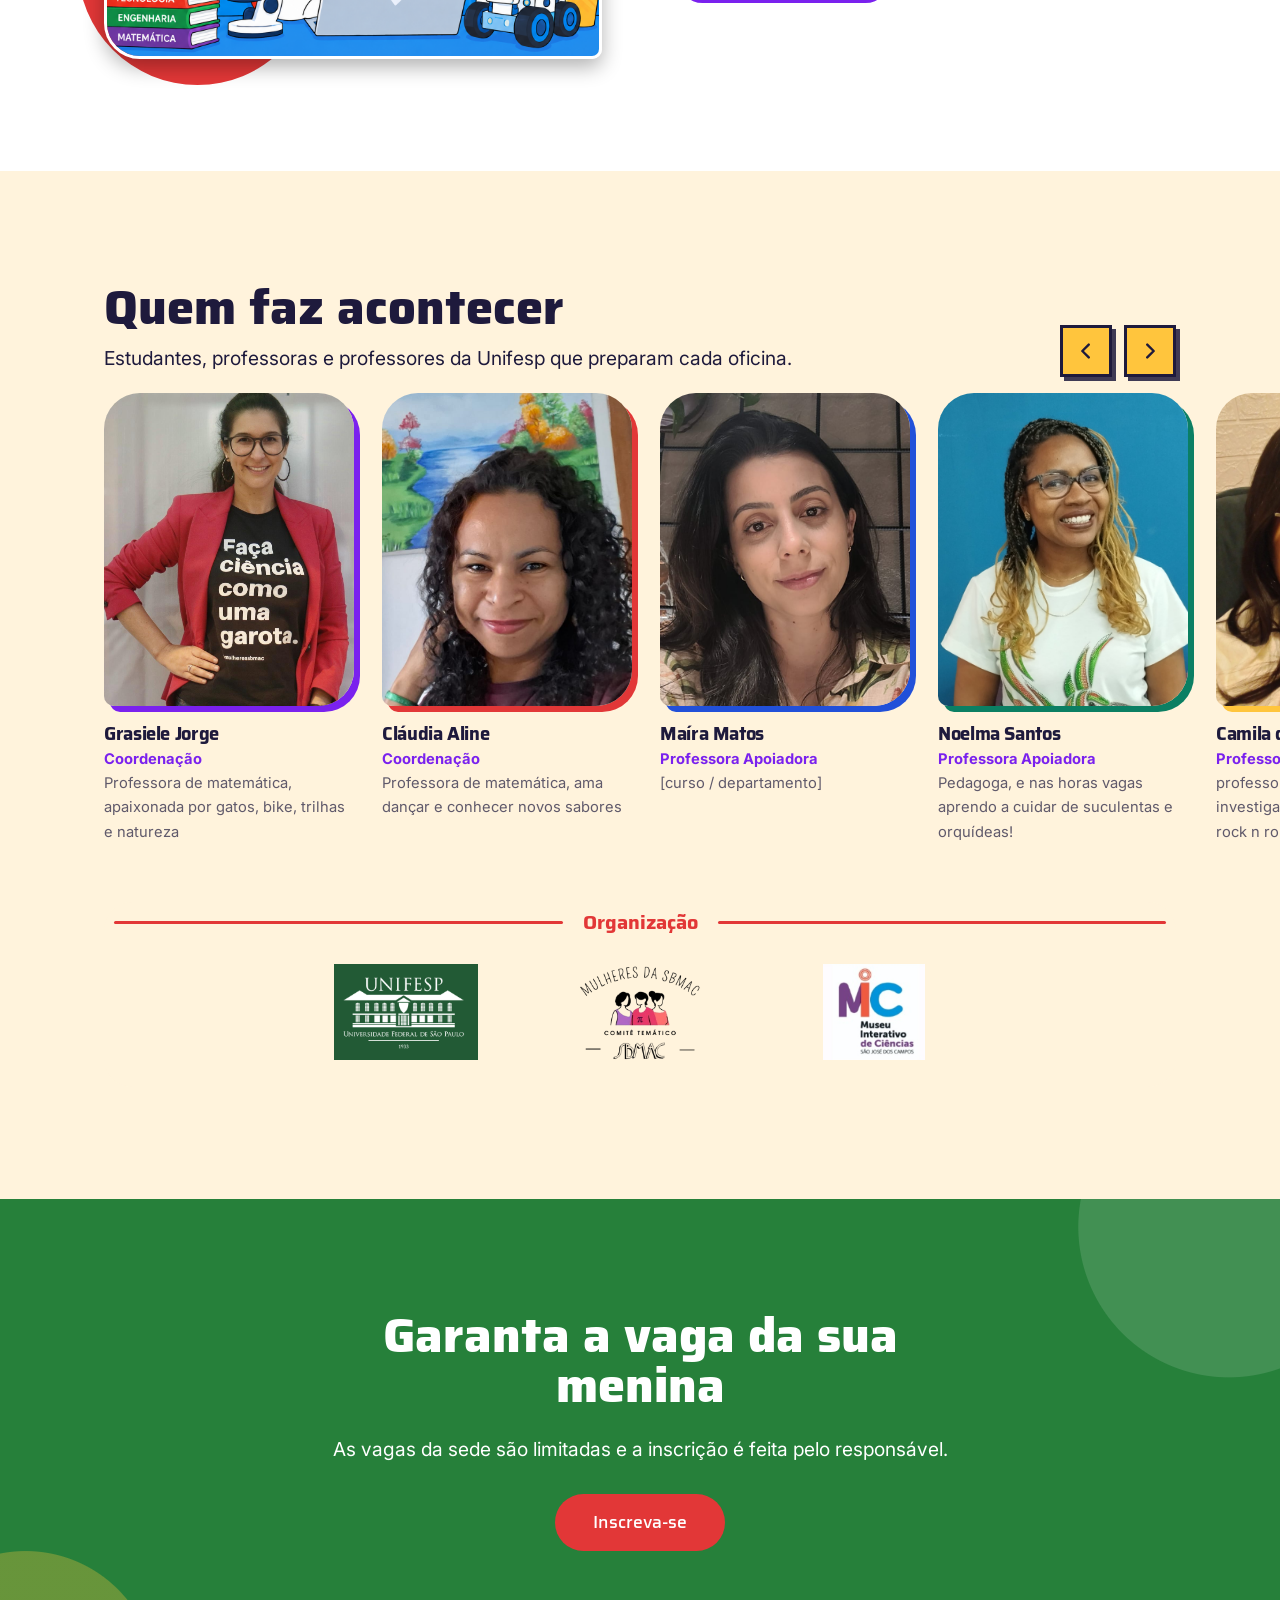
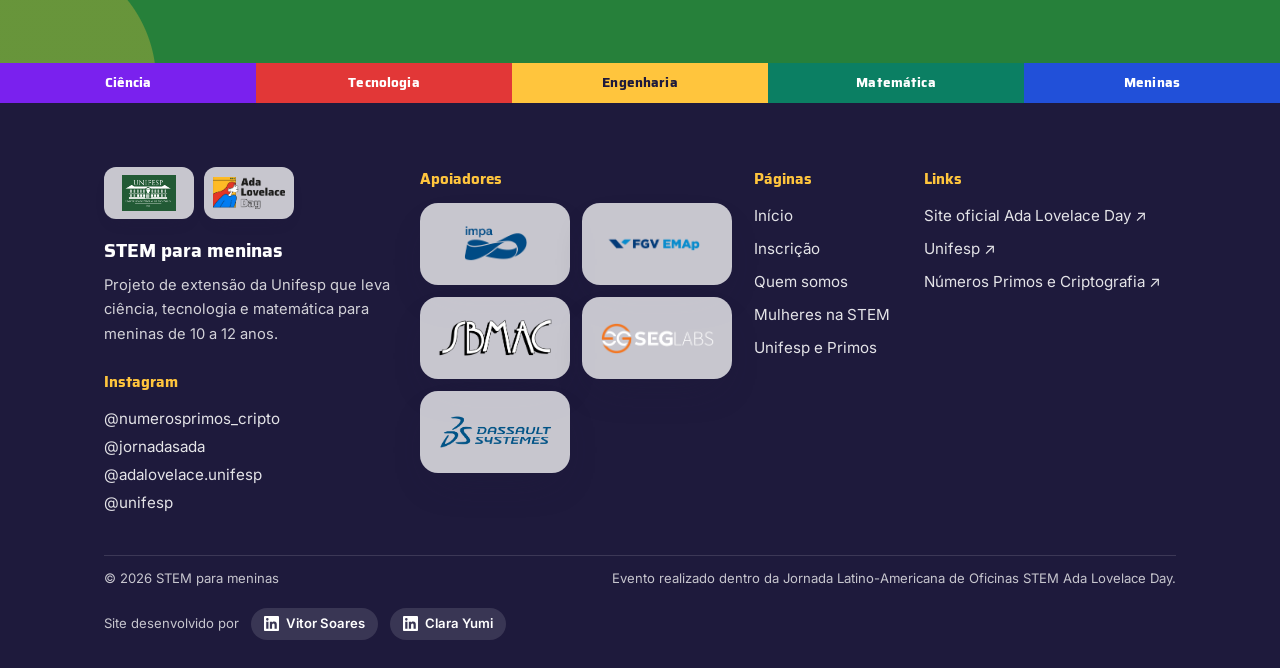
==== commit 36a78dbd: "adicionadas fotos no carrossel, mudanças em links" ====
--- a/index.html
+++ b/index.html
@@ -17,11 +17,10 @@
     <section class="hero">
       <div class="container hero__grid">
         <div>
-          <h1>Meninas que descobrem a <span class="marca-texto">ciência e a tecnologia</span> brincando.</h1>
+          <h1>Conheça o Ada Lovelace Day</h1>
           <p class="lead">Uma manhã de oficinas STEM para meninas de 10 a 12 anos, dentro da Jornada Ada Lovelace Day, organizada pela Unifesp.</p>
           <div class="botoes">
             <a class="botao botao--vermelho botao--grande" href="pages/formulario.html">Inscreva-se</a>
-            <a class="botao botao--roxo botao--grande" data-link="ada" href="#">Site oficial da Jornada ↗</a>
           </div>
           <ul class="hero__fatos">
             <li>10 a 12 anos<small>idade das participantes</small></li>
@@ -48,7 +47,6 @@
             <p>Meninas de 10 a 12 anos exploram ciência, tecnologia, engenharia e matemática juntas, com oficinas lúdicas e experimentais.</p>
             <div class="botoes">
               <a class="botao botao--amarelo" href="pages/quem-somos.html">Quem somos</a>
-              <a class="botao botao--vermelho" data-link="ada" href="#">Site oficial ↗</a>
             </div>
           </div>
         <div class="bloco__midia"><img  class="imagem-experimento" src="images/poster-stem.png" alt="Menina realizando um experimento científico"></div>
@@ -119,7 +117,6 @@
         <p class="lead" style="margin-inline:auto">As vagas da sede são limitadas e a inscrição é feita pelo responsável.</p>
         <div class="botoes" style="justify-content:center">
           <a class="botao botao--vermelho botao--grande" href="pages/formulario.html">Inscreva-se</a>
-          <a class="botao botao--branco botao--grande" data-link="ada" href="#">Site oficial da Jornada ↗</a>
         </div>
       </div>
     </section>
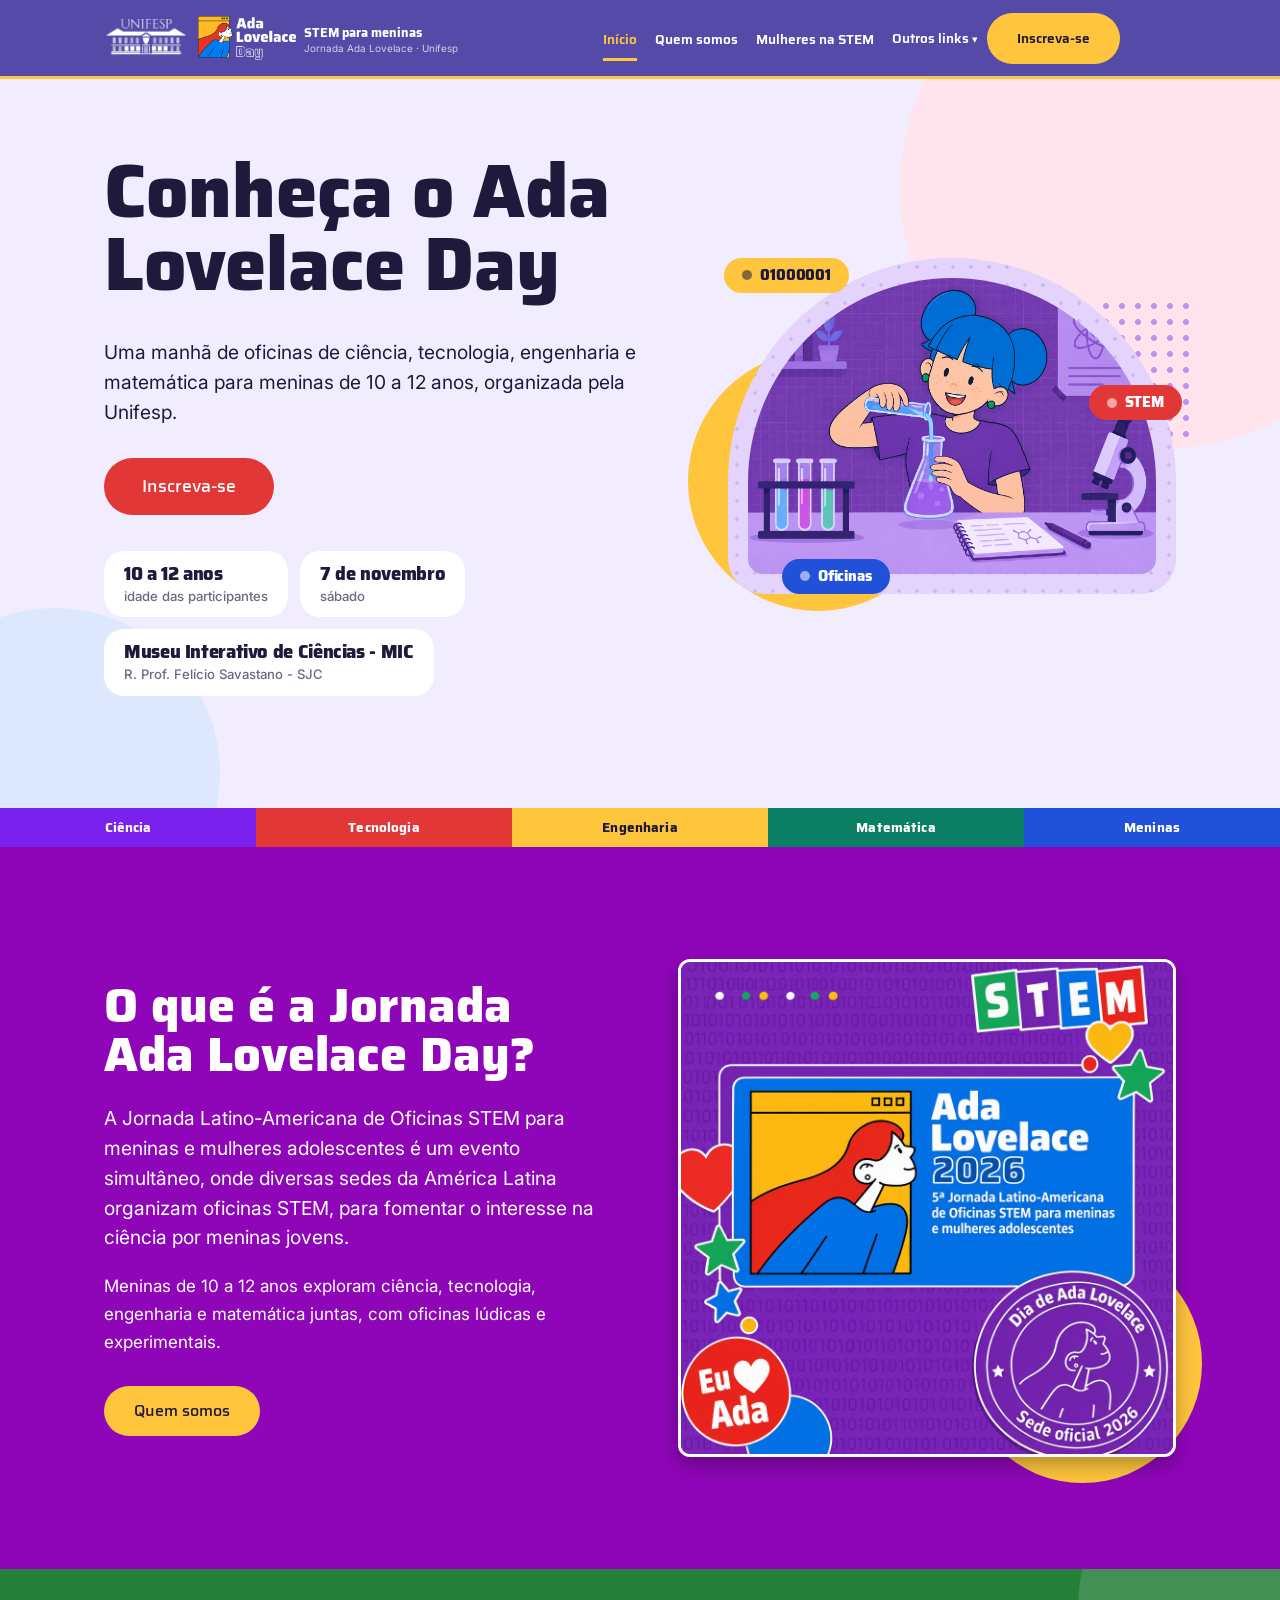
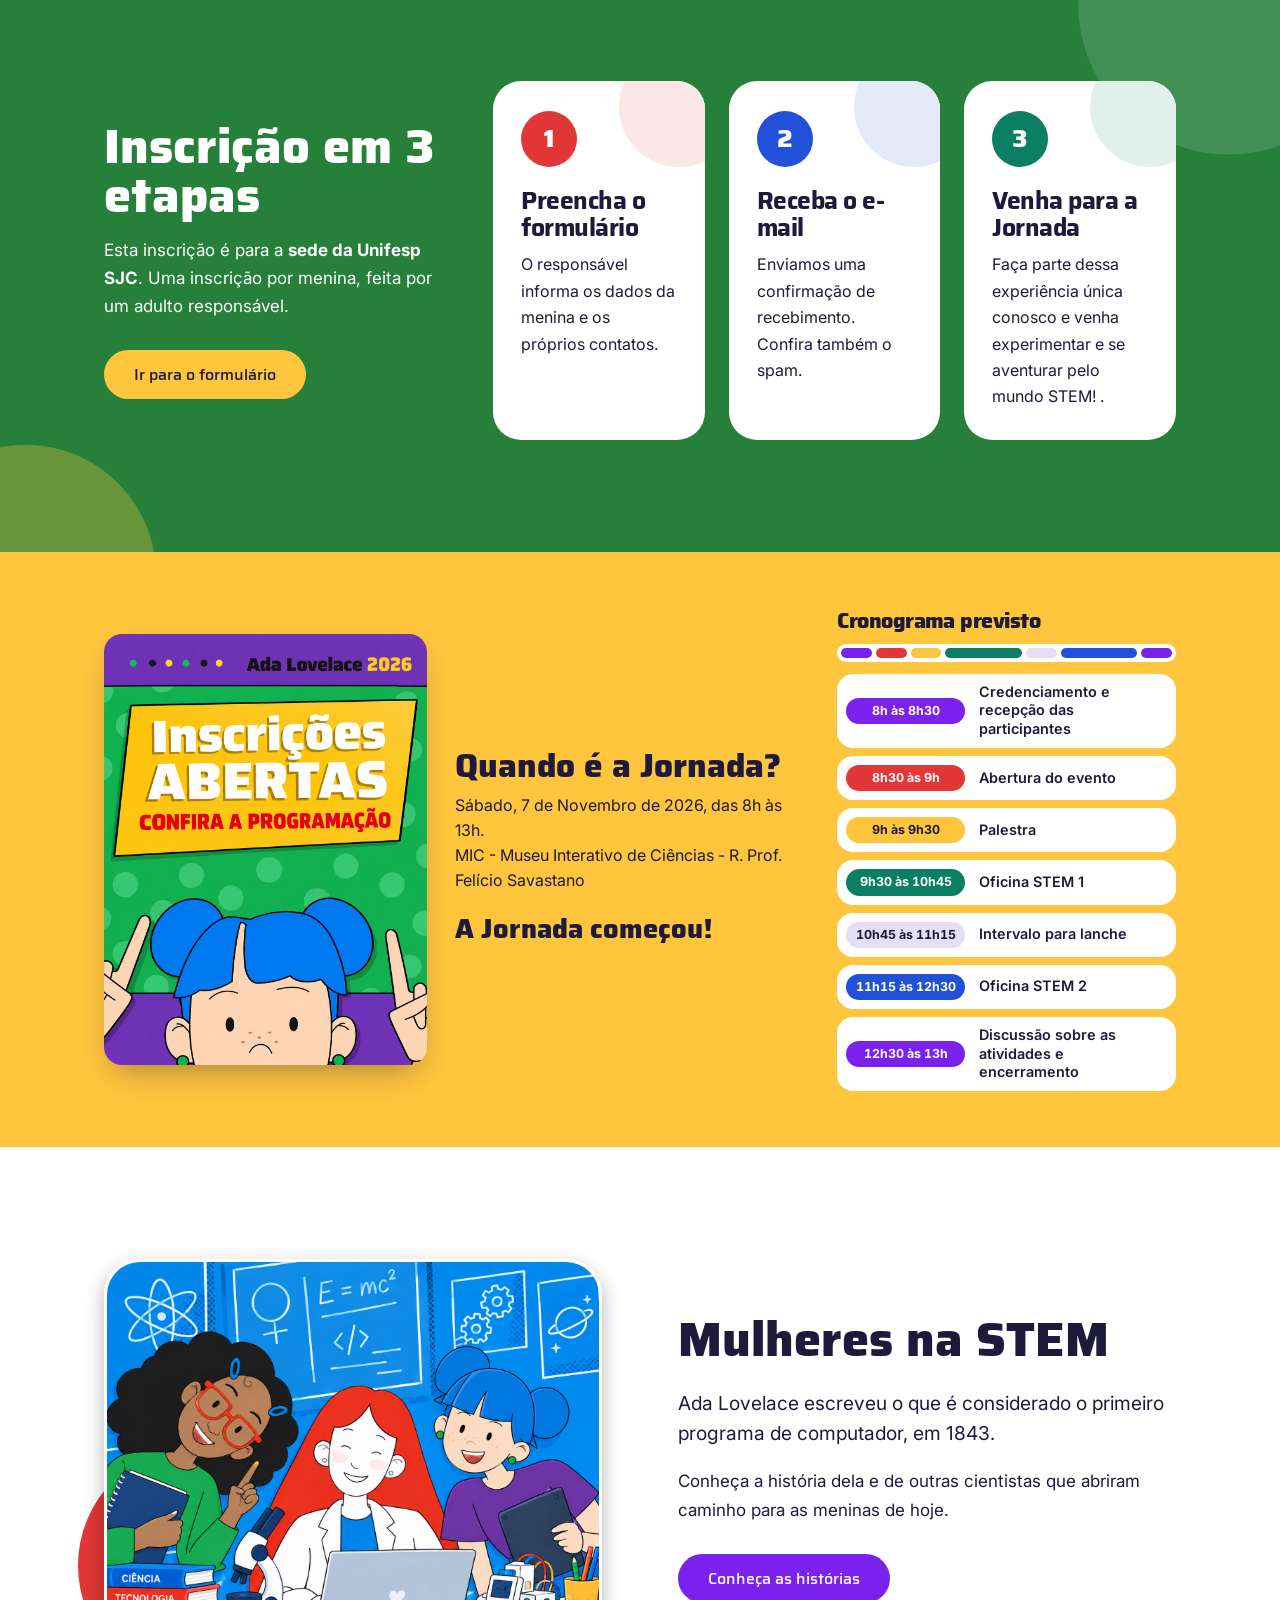
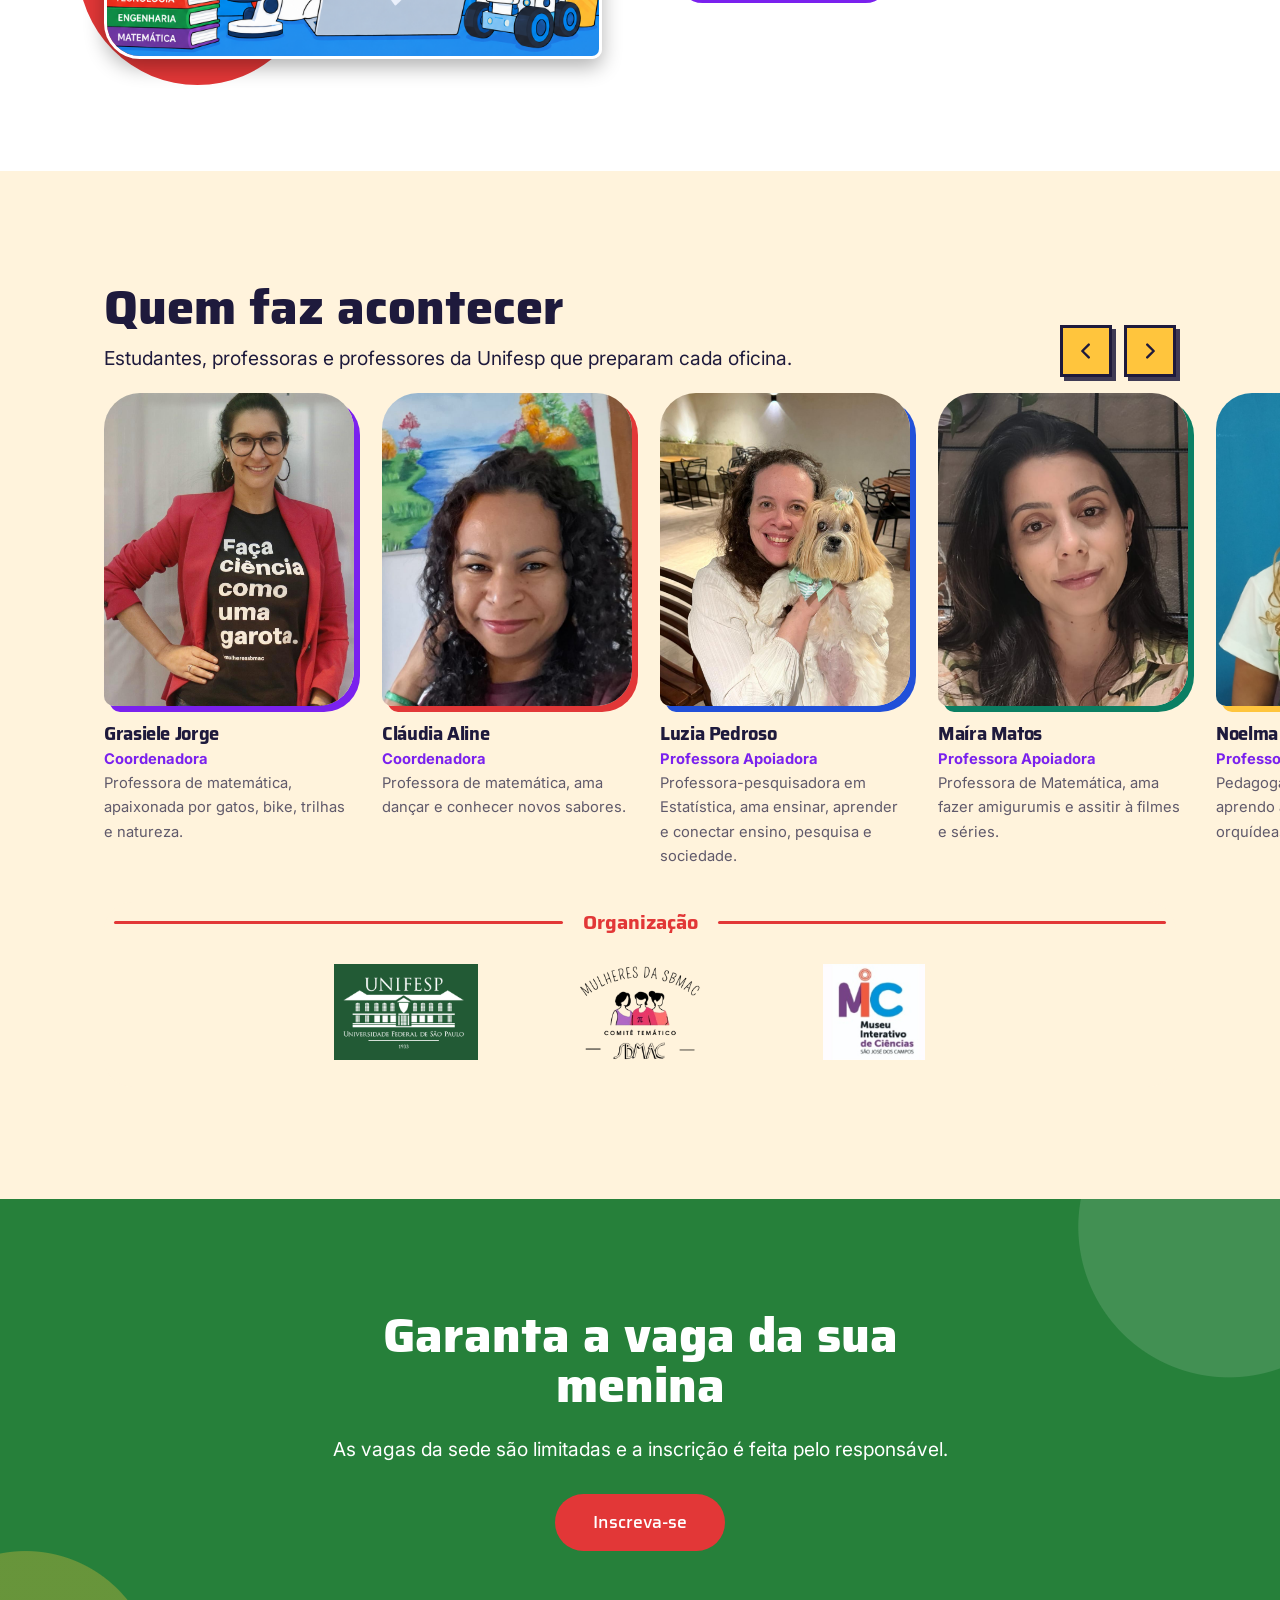
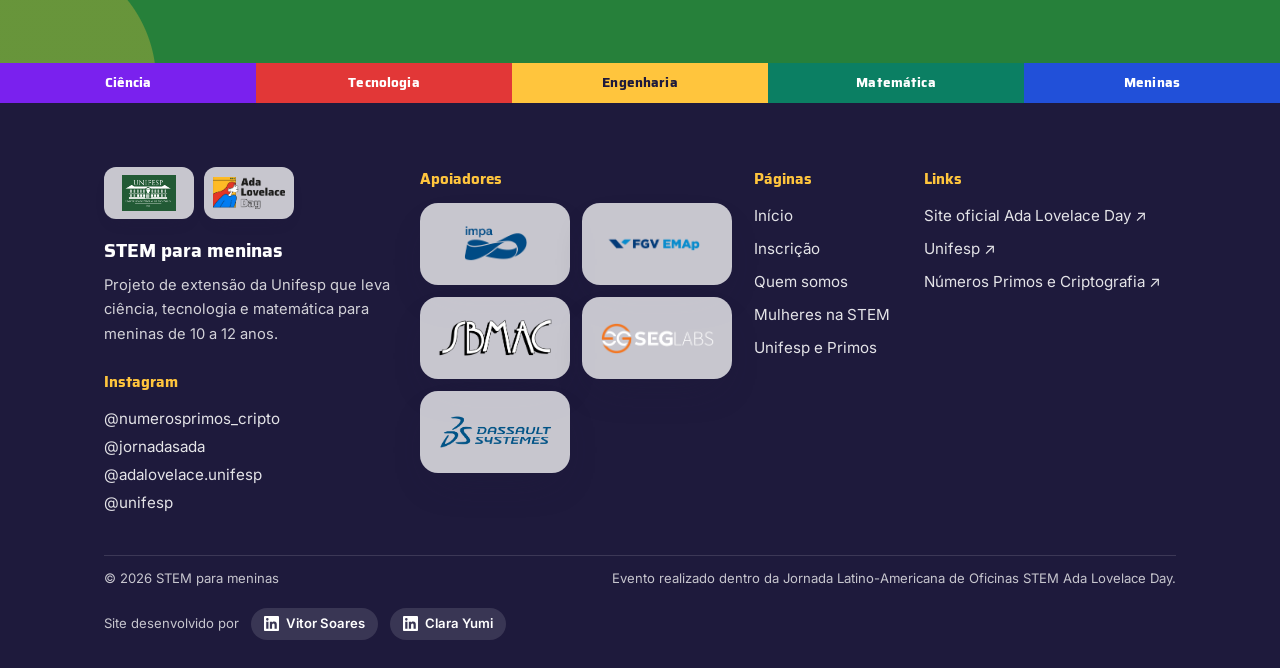
==== commit 1864f483: "melhorias para aparecer no google e correção de erros apontados pela Grasi" ====
--- a/index.html
+++ b/index.html
@@ -1,13 +1,32 @@
-<!DOCTYPE html>
-<html lang="pt-BR">
+
 <head>
   <meta charset="utf-8">
   <meta name="viewport" content="width=device-width, initial-scale=1">
-  <title>Início | Jornada Ada Lovelace · Unifesp</title>
-  <link rel="stylesheet" href="padrao.css">
-  <link rel="stylesheet" href="components/componentes.css">
-  <link rel="icon" href="images/icone.ico" type="image/x-icon">
+
+  <title>Ada Lovelace Day 2026 na Unifesp | Oficinas STEM para Meninas</title>
+
+  <meta name="description" content="Participe da Jornada Ada Lovelace Day 2026 na Unifesp, em São José dos Campos. Oficinas de ciência, tecnologia, engenharia e matemática para meninas de 10 a 12 anos.">
+
+  <meta name="robots" content="index, follow">
+
+  <link rel="canonical" href="https://www.adalovelacesjc.com.br/">
+
+    <script type="application/ld+json">
+  {
+    "@context": "https://schema.org",
+    "@type": "WebSite",
+    "name": "Jornada Ada Lovelace Day Unifesp",
+    "alternateName": "Ada Lovelace Day Unifesp",
+    "url": "https://www.adalovelacesjc.com.br/"
+  }
+  </script>
+
+  <link rel="icon" href="/images/icone.ico" sizes="any">
+   <link rel="icon" href="/images/icone.ico" sizes="48x48">
+  <link rel="stylesheet" href="/padrao.css">
+  <link rel="stylesheet" href="/components/componentes.css">
 </head>
+
 <body>
   <a class="pular" href="#conteudo">Ir para o conteúdo</a>
   <site-header></site-header>
@@ -18,7 +37,7 @@
       <div class="container hero__grid">
         <div>
           <h1>Conheça o Ada Lovelace Day</h1>
-          <p class="lead">Uma manhã de oficinas STEM para meninas de 10 a 12 anos, dentro da Jornada Ada Lovelace Day, organizada pela Unifesp.</p>
+          <p class="lead">Uma manhã de oficinas de ciência, tecnologia, engenharia e matemática para meninas de 10 a 12 anos, organizada pela Unifesp.</p>
           <div class="botoes">
             <a class="botao botao--vermelho botao--grande" href="pages/formulario.html">Inscreva-se</a>
           </div>
@@ -43,7 +62,7 @@
         <div class="container bloco">
           <div class="bloco__texto">
             <h2>O que é a Jornada Ada Lovelace Day?</h2>
-            <p class="lead">A Jornada Latino-Americana de Oficinas STEM para meninas e mulheres adolescentes é um evento simultâneo, onde diversas sedes da América Latina organizam oficinas STEM, para fomentar o interesse na ciêencia por meninas jovens.</p>
+            <p class="lead">A Jornada Latino-Americana de Oficinas STEM para meninas e mulheres adolescentes é um evento simultâneo, onde diversas sedes da América Latina organizam oficinas STEM, para fomentar o interesse na ciência por meninas jovens.</p>
             <p>Meninas de 10 a 12 anos exploram ciência, tecnologia, engenharia e matemática juntas, com oficinas lúdicas e experimentais.</p>
             <div class="botoes">
               <a class="botao botao--amarelo" href="pages/quem-somos.html">Quem somos</a>
